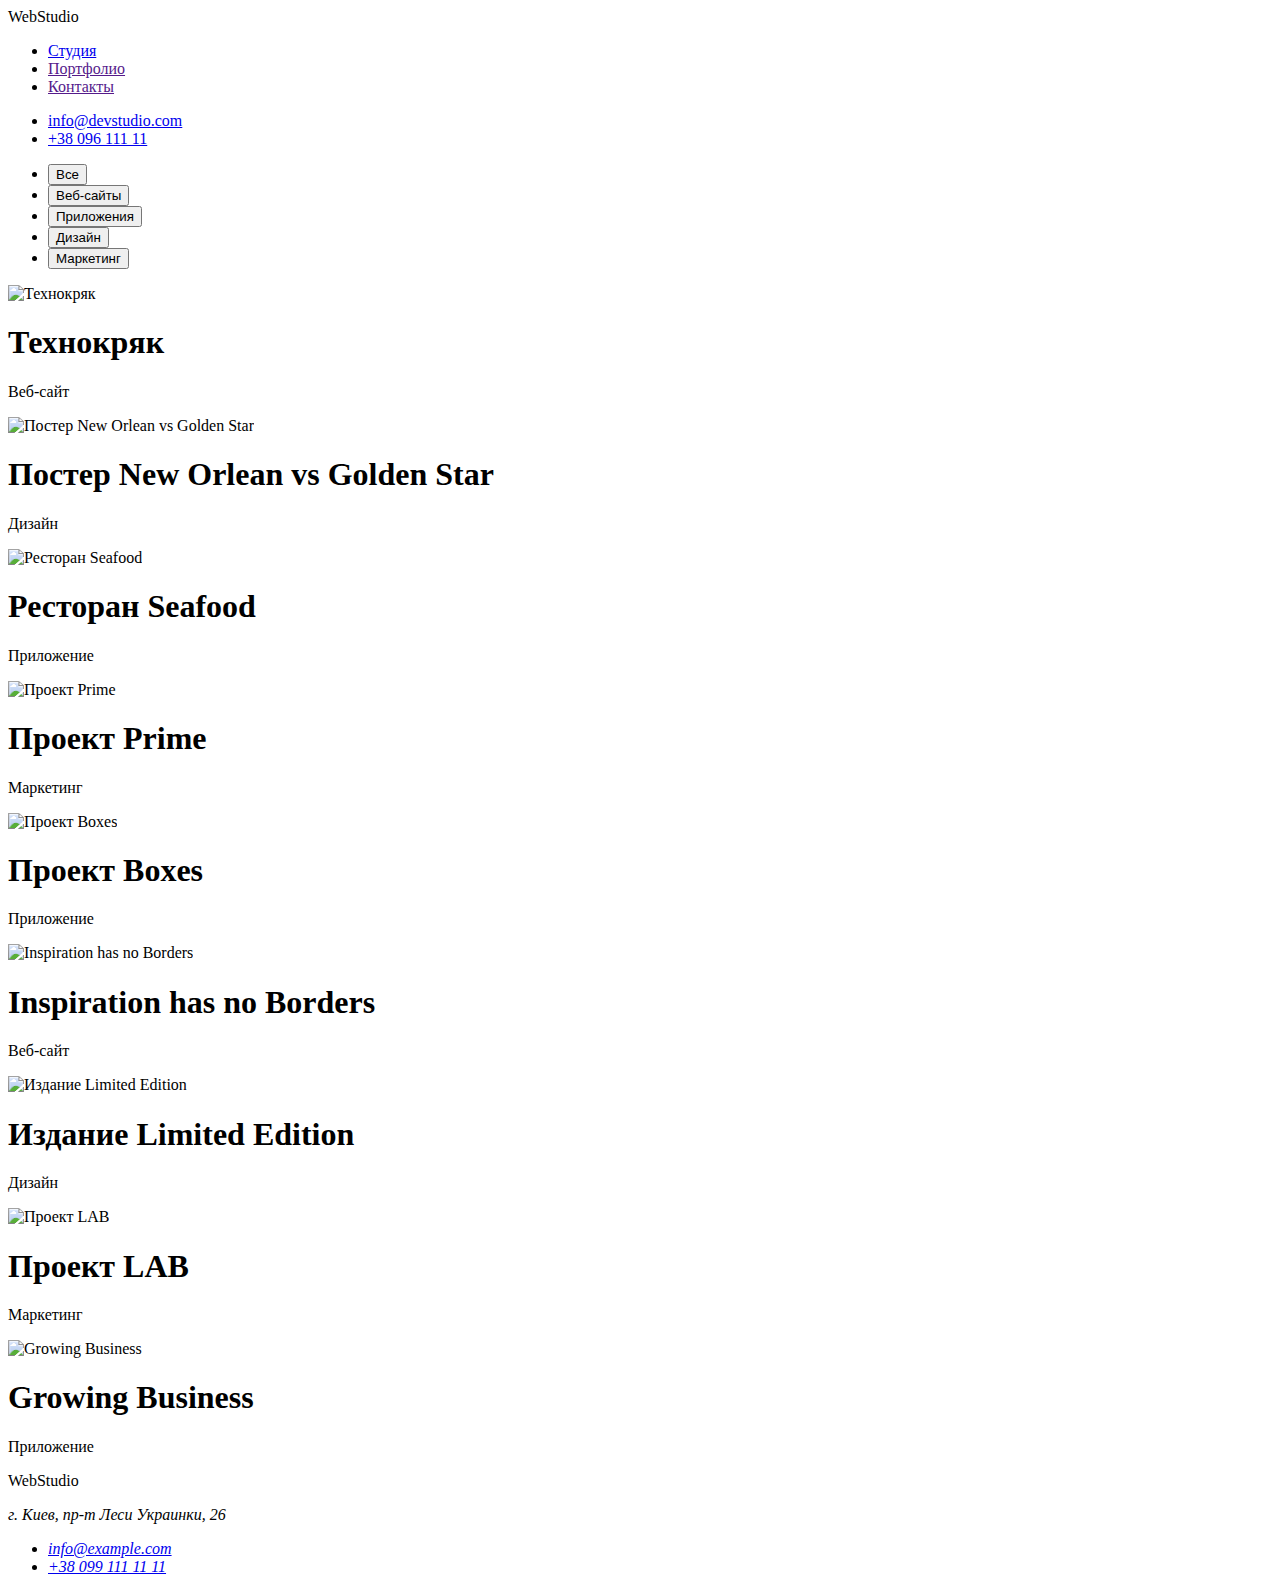
==== portfolio.html @ 170abac3 "добавляє файли" ====
<!DOCTYPE html>
<html lang="ru">

<head>
    <meta charset="UTF-8">
    <meta name="viewport" content="width=device-width, initial-scale=1.0">
    <title>Document</title>
    <link rel="preconnect" href="https://fonts.gstatic.com">
    <link
        href="https://fonts.googleapis.com/css2?family=Raleway:wght@700&family=Roboto:wght@400;500;700;900&display=swap"
        rel="stylesheet">

    <link rel="stylesheet" href="./css/styles.css">
</head>

<body class="page">
    <header class="page-header">
        <!--CONTAINER-->
        <div class="container">
            <nav class="main-nav">
                <a class="logo"><span class="accent-blue">Web</span><span class="accent-black">Studio</span></a>
    
                <ul class="site-nav">
                    <li><a href="./index.html" class="link">Студия</a></li>
                    <li><a href=""class="link current">Портфолио</a></li>
                    <li><a href="" class="link">Контакты</a></li>
                </ul>
        </div>
        </nav>
        <!--CONTAINER-->
        <div class="container">
            <ul class="contacts">
                <li class="item"><a href="mailto:info@devstudio.com" class="mail">info@devstudio.com</a></li>
                <li class="item"><a href="tel:+3809611111" class="phone">+38 096 111 11</a></li>
            </ul>
        </div>
    </header>
        <!--CONTAINER-->
    <div class="container"> 
    <ul class="filter">
        
        <li class="item"><button class="button">Все</button></li>
        <li class="item"><button class="button">Веб-сайты</button></li>
        <li class="item"><button class="button">Приложения</button></li>
        <li class="item"><button class="button">Дизайн</button></li>
        <li class="item"><button class="button">Маркетинг</button></li>
    </ul>  
    </div>
         <!--CONTAINER-->
         <div class="container">
    <section class="feature-list-portfolio">
        <div class="flex-container">
        <main>
            <div class="flex-element">
                <li class="item">
                    <img src="./imagesforportf/photo1.jpg" alt="Технокряк" width="370" />
            
                    <h1 class="title"> Технокряк</h1>
                    
                    <p class="variety"> Веб-сайт</p></li></div>

            <div class="flex-element">
                  <li class="item"> <img src="./imagesforportf/photo2.jpg" alt="Постер New Orlean vs Golden Star" width="370" />
                    
                    <h1 class="title"> Постер New Orlean vs Golden Star</h1>
                    
                    <p class="variety"> Дизайн</p></li></div>

            <div class="flex-element">
                    <li class="item">  <img src="./imagesforportf/photo3.jpg" alt="Ресторан Seafood" width="370" />
                    
                        <h1 class="title"> Ресторан Seafood</h1>
                    
                    <p class="variety"> Приложение</p></li></div>

            <div class="flex-element">
                 <li class="item"><img src="./imagesforportf/photo4.jpg" alt="Проект Prime" width="370" />
                    
                    <h1 class="title"> Проект Prime</h1>
                    
                    <p class="variety"> Маркетинг</p></li></div>

            <div class="flex-element">
                 <li class="item"><img src="./imagesforportf/photo5.jpg" alt="Проект Boxes" width="370" />
                    
                    <h1 class="title"> Проект Boxes</h1>
                    
                    <p class="variety"> Приложение</p></li></div>

            <div class="flex-element">
                 <li class="item"><img src="./imagesforportf/photo6.jpg" alt="Inspiration has no Borders" width="370" />
                    
                    <h1 class="title"> Inspiration has no Borders</h1>
                    
                    <p class="variety"> Веб-сайт</p></li></div>

            <div class="flex-element">
                 <li class="item"><img src="./imagesforportf/photo7.jpg" alt="Издание Limited Edition" width="370" />
                    
                    <h1 class="title"> Издание Limited Edition</h1>
                    
                    <p class="variety"> Дизайн</p></li></div>

            <div class="flex-element">
                <li class="item"><img src="./imagesforportf/photo8.jpg" alt="Проект LAB" width="370" />
                
                    <h1 class="title"> Проект LAB</h1>
                    
                    <p class="variety"> Маркетинг</p></li></div>

            <div class="flex-element">
                <li class="item"><img src="./imagesforportf/photo9.jpg" alt="Growing Business" width="370" />
                
                    <h1 class="title"> Growing Business</h1>
                
                    <p class="variety"> Приложение</p>
                </div>
            
                </li>
            </ul>
        </main>
        </div>
        </div>
    </section>
    
        <footer class="footer">
            <div class="container">
                <div class="logo-container">
                    <a class="logo-footer"><span class="accent-blue">Web</span><span class="accent-white">Studio</span></a>
                </div>
        
                <address class="footer">
                    <p class="address">г. Киев, пр-т Леси Украинки, 26 </p>
                    <ul>
                        <div class="contact-list-mail">
                            <li><a href="info@example.com" class="address-contact">info@example.com</a></li>
                        </div>
                        <div class="contact-list-phone">
                            <li><a href="tel:+380991111111" class="address-contact">+38 099 111 11 11</a></li>
                        </div>
                    </ul>
                </address>
            </div>
        </footer>
        </body>
        
        </html>
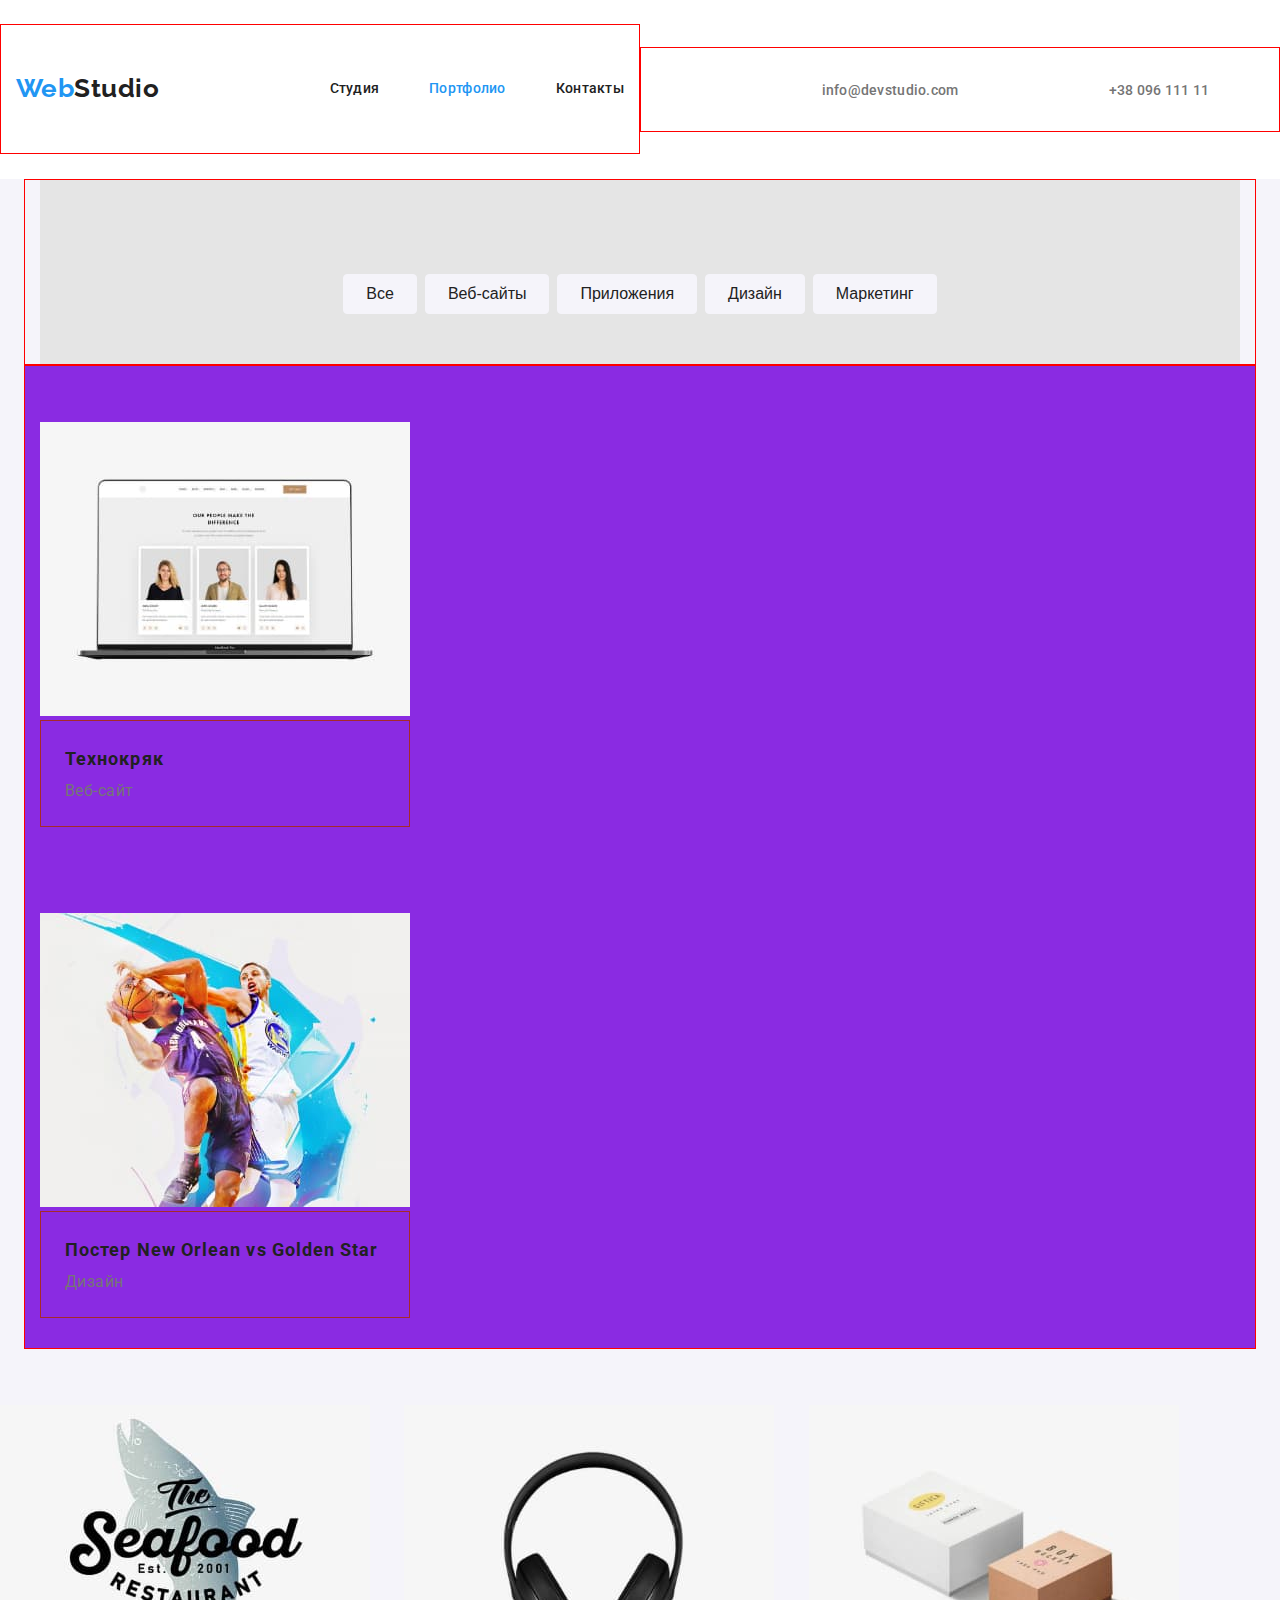
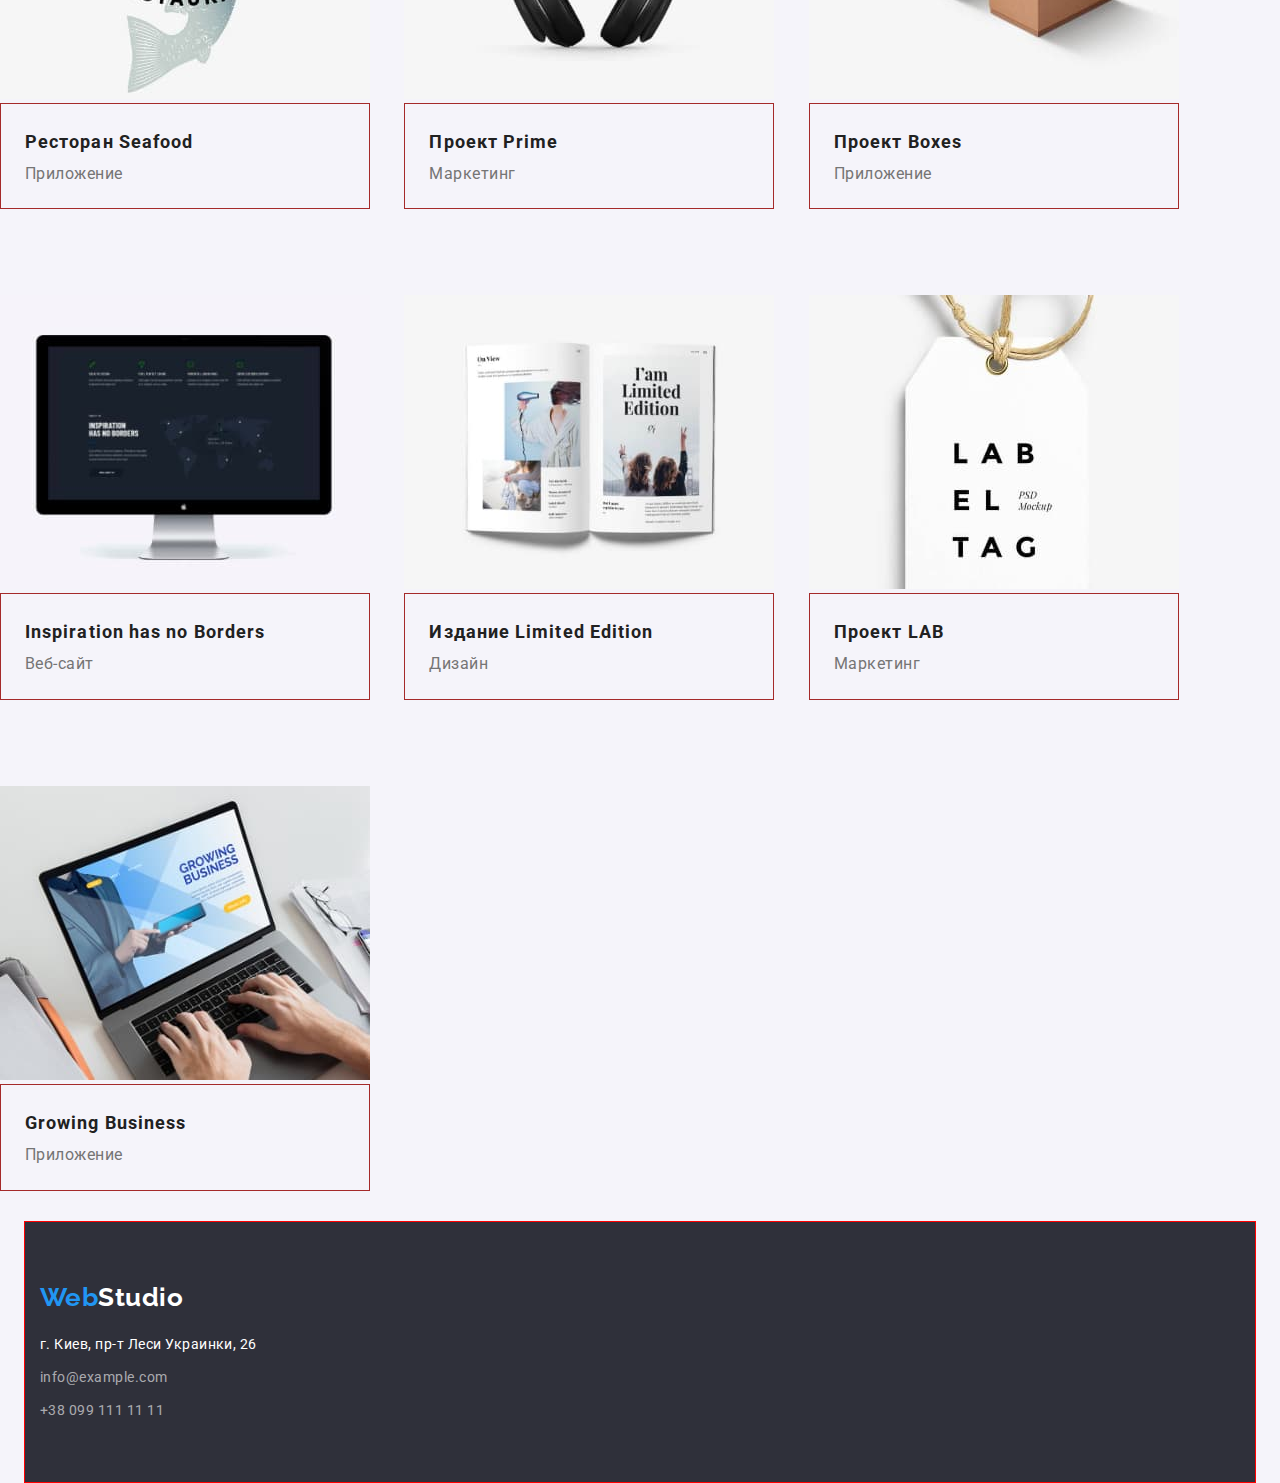
==== commit 118957e0: "доповнена розмітка" ====
--- a/portfolio.html
+++ b/portfolio.html
@@ -19,10 +19,10 @@
         <div class="container">
             <nav class="main-nav">
                 <a class="logo"><span class="accent-blue">Web</span><span class="accent-black">Studio</span></a>
-    
+
                 <ul class="site-nav">
                     <li><a href="./index.html" class="link">Студия</a></li>
-                    <li><a href=""class="link current">Портфолио</a></li>
+                    <li><a href="" class="link current">Портфолио</a></li>
                     <li><a href="" class="link">Контакты</a></li>
                 </ul>
         </div>
@@ -35,113 +35,113 @@
             </ul>
         </div>
     </header>
-        <!--CONTAINER-->
-    <div class="container"> 
-    <ul class="filter">
-        
-        <li class="item"><button class="button">Все</button></li>
-        <li class="item"><button class="button">Веб-сайты</button></li>
-        <li class="item"><button class="button">Приложения</button></li>
-        <li class="item"><button class="button">Дизайн</button></li>
-        <li class="item"><button class="button">Маркетинг</button></li>
-    </ul>  
+    <!--CONTAINER-->
+    <div class="container">
+        <ul class="filter">
+
+            <li class="item"><button class="button">Все</button></li>
+            <li class="item"><button class="button">Веб-сайты</button></li>
+            <li class="item"><button class="button">Приложения</button></li>
+            <li class="item"><button class="button">Дизайн</button></li>
+            <li class="item"><button class="button">Маркетинг</button></li>
+        </ul>
     </div>
-         <!--CONTAINER-->
-         <div class="container">
+    <!--CONTAINER-->
+
     <section class="feature-list-portfolio">
-        <div class="flex-container">
-        <main>
-            <div class="flex-element">
-                <li class="item">
-                    <img src="./imagesforportf/photo1.jpg" alt="Технокряк" width="370" />
-            
-                    <h1 class="title"> Технокряк</h1>
-                    
-                    <p class="variety"> Веб-сайт</p></li></div>
+        <div class="container">
+            <div class="flex-container">
 
-            <div class="flex-element">
-                  <li class="item"> <img src="./imagesforportf/photo2.jpg" alt="Постер New Orlean vs Golden Star" width="370" />
-                    
+                <main class="main-portfolio">
+                    <ul class="flex-element">
+
+                        <li class="item-element">
+                            <img src="./imagesforportf/photo1.jpg" alt="Технокряк" width="370" />
+                            <div class="element-container">
+                                <h1 class="title"> Технокряк</h1>
+                                <p class="variety"> Веб-сайт</p>
+                        </li>
+            </div>
+            <li class="item-element">
+                <img src="./imagesforportf/photo2.jpg" alt="Постер New Orlean vs Golden Star" width="370" />
+                <div class="element-container">
                     <h1 class="title"> Постер New Orlean vs Golden Star</h1>
-                    
-                    <p class="variety"> Дизайн</p></li></div>
+                    <p class="variety"> Дизайн</p>
+            </li>
+        </div>
+        <li class="item-element">
+            <img src="./imagesforportf/photo3.jpg" alt="Ресторан Seafood" width="370" />
+            <div class="element-container">
+                <h1 class="title"> Ресторан Seafood</h1>
+                <p class="variety"> Приложение</p>
+        </li>
+        </div>
+        <li class="item-element">
+            <img src="./imagesforportf/photo4.jpg" alt="Проект Prime" width="370" />
+            <div class="element-container">
+                <h1 class="title"> Проект Prime</h1>
+                <p class="variety"> Маркетинг</p>
+        </li>
+        </div>
+        <li class="item-element">
+            <img src="./imagesforportf/photo5.jpg" alt="Проект Boxes" width="370" />
+            <div class="element-container">
+                <h1 class="title"> Проект Boxes</h1>
+                <p class="variety"> Приложение</p>
+        </li>
+        </div>
+        <li class="item-element">
+            <img src="./imagesforportf/photo6.jpg" alt="Inspiration has no Borders" width="370" />
+            <div class="element-container">
+                <h1 class="title"> Inspiration has no Borders</h1>
+                <p class="variety"> Веб-сайт</p>
+        </li>
+        </div>
+        <li class="item-element">
+            <img src="./imagesforportf/photo7.jpg" alt="Издание Limited Edition" width="370" />
+            <div class="element-container">
+                <h1 class="title"> Издание Limited Edition</h1>
+                <p class="variety"> Дизайн</p>
+        </li>
+        </div>
+        <li class="item-element">
+            <img src="./imagesforportf/photo8.jpg" alt="Проект LAB" width="370" />
+            <div class="element-container">
+                <h1 class="title"> Проект LAB</h1>
+                <p class="variety"> Маркетинг</p>
+        </li>
+        </div>
+        <li class="item-element">
+            <img src="./imagesforportf/photo9.jpg" alt="Growing Business" width="370" />
+            <div class="element-container">
+                <h1 class="title"> Growing Business</h1>
+                <p class="variety"> Приложение</p>
+        </li>
+        </div>
+        </ul>
+        </main>
+    </section>
+    </div>
+    </div>
+    <footer class="footer">
+        <div class="container">
+            <div class="logo-container">
+                <a class="logo-footer"><span class="accent-blue">Web</span><span class="accent-white">Studio</span></a>
+            </div>
 
-            <div class="flex-element">
-                    <li class="item">  <img src="./imagesforportf/photo3.jpg" alt="Ресторан Seafood" width="370" />
-                    
-                        <h1 class="title"> Ресторан Seafood</h1>
-                    
-                    <p class="variety"> Приложение</p></li></div>
+            <address class="footer">
+                <p class="address">г. Киев, пр-т Леси Украинки, 26 </p>
+                <ul>
+                    <div class="contact-list-mail">
+                        <li><a href="info@example.com" class="address-contact">info@example.com</a></li>
+                    </div>
+                    <div class="contact-list-phone">
+                        <li><a href="tel:+380991111111" class="address-contact">+38 099 111 11 11</a></li>
+                    </div>
+                </ul>
+            </address>
+        </div>
+    </footer>
+</body>
 
-            <div class="flex-element">
-                 <li class="item"><img src="./imagesforportf/photo4.jpg" alt="Проект Prime" width="370" />
-                    
-                    <h1 class="title"> Проект Prime</h1>
-                    
-                    <p class="variety"> Маркетинг</p></li></div>
-
-            <div class="flex-element">
-                 <li class="item"><img src="./imagesforportf/photo5.jpg" alt="Проект Boxes" width="370" />
-                    
-                    <h1 class="title"> Проект Boxes</h1>
-                    
-                    <p class="variety"> Приложение</p></li></div>
-
-            <div class="flex-element">
-                 <li class="item"><img src="./imagesforportf/photo6.jpg" alt="Inspiration has no Borders" width="370" />
-                    
-                    <h1 class="title"> Inspiration has no Borders</h1>
-                    
-                    <p class="variety"> Веб-сайт</p></li></div>
-
-            <div class="flex-element">
-                 <li class="item"><img src="./imagesforportf/photo7.jpg" alt="Издание Limited Edition" width="370" />
-                    
-                    <h1 class="title"> Издание Limited Edition</h1>
-                    
-                    <p class="variety"> Дизайн</p></li></div>
-
-            <div class="flex-element">
-                <li class="item"><img src="./imagesforportf/photo8.jpg" alt="Проект LAB" width="370" />
-                
-                    <h1 class="title"> Проект LAB</h1>
-                    
-                    <p class="variety"> Маркетинг</p></li></div>
-
-            <div class="flex-element">
-                <li class="item"><img src="./imagesforportf/photo9.jpg" alt="Growing Business" width="370" />
-                
-                    <h1 class="title"> Growing Business</h1>
-                
-                    <p class="variety"> Приложение</p>
-                </div>
-            
-                </li>
-            </ul>
-        </main>
-        </div>
-        </div>
-    </section>
-    
-        <footer class="footer">
-            <div class="container">
-                <div class="logo-container">
-                    <a class="logo-footer"><span class="accent-blue">Web</span><span class="accent-white">Studio</span></a>
-                </div>
-        
-                <address class="footer">
-                    <p class="address">г. Киев, пр-т Леси Украинки, 26 </p>
-                    <ul>
-                        <div class="contact-list-mail">
-                            <li><a href="info@example.com" class="address-contact">info@example.com</a></li>
-                        </div>
-                        <div class="contact-list-phone">
-                            <li><a href="tel:+380991111111" class="address-contact">+38 099 111 11 11</a></li>
-                        </div>
-                    </ul>
-                </address>
-            </div>
-        </footer>
-        </body>
-        
-        </html>+</html>--- a/css/styles.css
+++ b/css/styles.css
@@ -0,0 +1,594 @@
+/*styles for index.html*/
+
+:root {
+  --primary-text-color: #757575;
+
+  --title-text-color: #212121;
+
+  --accent-color: #2196f3;
+
+  --primary-white-color: #ffffff;
+}
+
+body {
+  background-color: #f5f4fa;
+  color: #757575;
+
+  font-family: Roboto, sans-serif;
+
+  letter-spacing: 0.03em;
+
+  margin: 0;
+}
+
+/* цвет основного текста #757575 */
+
+/* вторичный цвет текста #212121 */
+
+/* белый цвет текста #FFFFFF */
+
+/* акцент : #2196F3 */
+
+/*Утиліти*/
+div {
+  padding: 0;
+  margin: 0;
+  list-style: none;
+}
+
+* {
+  margin: 0;
+  padding: 0;
+}
+
+/*general info about container*/
+
+.container {
+  width: 1200px;
+  padding-left: 15px;
+  padding-right: 15px;
+  margin-left: auto;
+  margin-right: auto;
+  border: 1px solid red;
+}
+/*Page header*/
+
+.page-header {
+  background-color: var(--primary-white-color);
+  display: flex;
+  align-items: center;
+  padding-top: 24px;
+  padding-bottom: 25px;
+}
+.page-header .item + .item {
+  margin-left: 50px;
+}
+/*Main nav*/
+
+.main-nav,
+.site-nav,
+.contacts {
+  display: flex;
+  align-items: center;
+}
+
+.main-nav {
+  align-items: center;
+  justify-content: space-between;
+  padding-top: 24px;
+  padding-bottom: 25px;
+}
+
+.site-nav li {
+  margin-left: 50px;
+}
+.site-nav {
+  margin-left: 93px;
+}
+
+.contacts li:not(:last-child) {
+  margin-right: 50px;
+}
+.contacts {
+  background-color: var(--primary-white-color);
+  padding-top: 32px;
+  padding-bottom: 32px;
+  margin-left: 165.5px;
+}
+
+/* Logo */
+.logo .accent-blue {
+  color: var(--accent-color);
+}
+.logo .accent-black {
+  color: var(--title-text-color);
+}
+.logo .accent-blue,
+.accent-black {
+  font-family: raleway, sans-serif;
+
+  font-weight: bold;
+  font-size: 26px;
+  line-height: 1.19;
+}
+
+a {
+  text-decoration: none;
+}
+
+/* Site nav */
+
+.contacts .container {
+  display: flex;
+  margin-left: auto;
+}
+
+.contacts .mail {
+  color: var(--primary-text-color);
+
+  font-weight: 500;
+  font-size: 14px;
+  line-height: 1.1;
+  letter-spacing: 0.02em;
+  margin-right: 50px;
+}
+
+.contacts .mail:hover {
+  color: var(--accent-color);
+}
+.contacts .phone {
+  color: var(--primary-text-color);
+
+  font-weight: 500;
+  font-size: 14px;
+  line-height: 1.1;
+  letter-spacing: 0.02em;
+}
+.contacts .phone:hover {
+  color: var(--accent-color);
+}
+
+.site-nav .item:not(:last-child) {
+  margin-right: 50px;
+}
+
+.contacts .item:not(:last-child) {
+  margin-right: 50px;
+}
+.site-nav .link {
+  display: block;
+  color: var(--title-text-color);
+
+  font-weight: 500;
+  font-size: 14px;
+  line-height: 1.1;
+  letter-spacing: 0.02em;
+  padding-top: 32px;
+  padding-bottom: 32px;
+}
+
+.site-nav .link:hover,
+.site-nav .link:focus {
+  color: var(--accent-color);
+}
+
+.site-nav .link.current {
+  color: var(--accent-color);
+}
+
+/* Hero*/
+
+.container-hero {
+  background-color: #2f303a;
+  width: 1200px;
+  padding-left: 15px;
+  padding-right: 15px;
+  margin-left: auto;
+  margin-right: auto;
+  border: 1px solid red;
+}
+
+.hero .hero-title {
+  padding-left: 280px;
+  padding-right: 280px;
+}
+
+.hero-title {
+  margin-top: 200px;
+  margin-bottom: 40px;
+  color: #ffffff;
+
+  font-weight: 900;
+  font-size: 44px;
+  line-height: 1.36;
+  text-align: center;
+  letter-spacing: 0.06em;
+  text-transform: uppercase;
+}
+
+/*Button*/
+
+.button-primary {
+  border-radius: 4px;
+  padding: 10px 32px;
+  color: var(--title-text-color);
+  background-color: var(--primary-white-color);
+  border: 1px solid transparent;
+  border-color: var(--accent-color);
+
+  font-weight: bold;
+  font-size: 16px;
+  line-height: 1.8;
+  text-align: center;
+  align-items: center;
+  min-width: 200px;
+  display: inline-block;
+}
+
+.button-primary {
+  background-color: var(--accent-color);
+  color: var(--primary-white-color);
+  margin-left: 500px;
+  margin-right: 500px;
+  margin-bottom: 200px;
+}
+
+/* section*/
+
+.section {
+  margin-top: 0;
+  margin-bottom: 94;
+  background-color: #e5e5e5;
+}
+
+.section .no-padding {
+  padding-top: 0;
+  padding-bottom: 0;
+}
+
+.section-title {
+  text-align: center;
+}
+
+.section .section-title {
+  margin: 0 auto;
+  margin-top: 94px;
+  margin-bottom: 50px;
+  color: var(--title-text-color);
+
+  font-weight: 700;
+  font-size: 36px;
+  line-height: 1.16;
+  text-align: center;
+}
+
+.photo-container {
+  display: flex;
+  flex-wrap: wrap;
+  background-color: #e5e5e5;
+}
+
+.photo {
+ /* width: calc((100% - 60) / 3);*/
+  width: 370px;
+  margin-right: 15px;
+  /*margin: 0 auto;*/
+  display: inline-block;
+  margin-bottom: 94px;
+}
+
+/*.photo:nth-last-child(-n + 3) {
+  margin-bottom: 0;*/
+}
+
+.photo:nth-child(1n) {
+  margin-right: 0px;
+}
+
+/* Features */
+
+.title-list {
+  width: 270px;
+  display: inline-block;
+  display: flex;
+  margin-top: 94px;
+  margin-bottom: 94px;
+}
+
+/*.feature-list li {
+  width: 270px;
+  display: flex;
+  display: inline-block;
+  margin-top: 94px;
+  margin-bottom: 94px;*/
+}
+
+.feature-list .container {
+  background-color: #e5e5e5;
+}
+
+.content-list li {
+  width: 270px;
+  display: inline-block;
+  background-color: blueviolet;
+  margin-top: 94px;
+}
+
+.title-list {
+ margin-right: 23px;
+}
+.title-list:last-child {
+  margin-right: 0;
+}
+
+.feature-list .title {
+  margin-top: 0;
+  margin-bottom: 10px;
+  color: var(--title-text-color);
+
+  font-weight: 700;
+  font-size: 14px;
+  line-height: 1.1;
+  text-transform: uppercase;
+}
+
+
+.feature-list .paragraph {
+  margin-top: 0;
+  margin-bottom: 0;
+  color: var(--primary-text-color);
+
+  font-weight: normal;
+  font-size: 14px;
+  line-height: 1.7;
+}
+
+/* Our team*/
+
+.section-no-padding .container {
+  background-color: #f5f4fa;
+}
+
+.section-no-padding .section-title {
+  margin-top: 94px;
+  margin-bottom: 50px;
+}
+
+.content-team {
+  display: inline-block;
+  align-items: center;
+  width: 270px;
+  margin-top: 50px;
+  margin-bottom: 94px;
+  margin-right: 20px;
+}
+
+.content-team:last-child {
+  margin-right: 0;
+}
+
+.master-data {
+  padding: 30px 55px;
+  margin-left: auto;
+  margin-right: auto;
+  border: 1px solid transparent;
+}
+
+.occupation {
+  margin-top 10px;
+  margin-bottom: 30px;
+}
+
+.section-title {
+  text-align: center;
+  margin-bottom: 50px;
+}
+
+.title .occupation {
+}
+
+.our-team .title {
+  color: var(--title-text-color);
+  margin-top: 0;
+  margin-bottom: 10px;
+
+  font-weight: 500;
+  font-size: 16px;
+  line-height: 1.18;
+  text-align: center;
+}
+
+.our-team .occupation {
+  margin-top: 0;
+  margin-bottom: 0;
+  color: var(--primary-text-color);
+
+  font-weight: normal;
+  font-size: 16px;
+  line-height: 1.18;
+  text-align: center;
+}
+
+/* Footer*/
+.footer .container {
+  background-color: #2f303a;
+}
+
+.logo-container {
+  margin-top: 60px;
+  margin-bottom: 20px;
+}
+
+.contact-list-mail {
+  margin-top: 9px;
+}
+
+.contact-list-phone {
+  margin-top: 9px;
+  margin-bottom: 60px;
+}
+/* Logo for footer*/
+.logo-footer .accent-blue {
+  color: var(--accent-color);
+  font-family: raleway, sans-serif;
+  font-style: normal;
+  font-weight: 700;
+  font-size: 26px;
+  line-height: 1.19;
+}
+.logo-footer .accent-white {
+  color: var(--primary-white-color);
+  font-family: raleway, sans-serif;
+  font-style: normal;
+  font-weight: 700;
+  font-size: 26px;
+  line-height: 1.19;
+}
+
+
+.footer .address {
+  color: var(--primary-white-color);
+
+  font-style: normal;
+  font-weight: normal;
+  font-size: 14px;
+  line-height: 1.7;
+}
+
+.footer .address-contact {
+  color: rgba(100%, 100%, 100%, 60%);
+
+  font-style: normal;
+  font-weight: normal;
+  font-size: 14px;
+  line-height: 1.7;
+}
+/*styles for portfolio.html*/
+
+:root {
+  --primary-text-color: #757575;
+
+  --title-text-color: #212121;
+
+  --accent-color: #2196f3;
+
+  --primary-white-color: #ffffff;
+}
+
+ul {
+  padding: 0;
+  margin: 0;
+  list-style: none;
+}
+
+/* section*/
+
+.section-title {
+  color: var(--title-text-color);
+}
+
+.filter {
+  background-color: #e5e5e5;
+}
+
+.filter .button {
+  margin-top: 94px;
+  margin-bottom: 50px;
+  border-radius: 4px;
+  padding: 6px 22px;
+  border: 1px solid transparent;
+  border-color: #f5f4fa;
+  background-color: #f5f4fa;
+  display: inline-block;
+
+  color: var(--title-text-color);
+
+  font-weight: 500;
+  font-size: 16px;
+  line-height: 1.6;
+  text-align: center;
+  min-width: 73px;
+}
+
+.button:hover,
+:focus {
+  background-color: var(--accent-color);
+  color: var(--primary-white-color);
+  border: 1px solid transparent;
+  border-color: var(--accent-color);
+}
+
+.filter {
+  display: flex;
+  justify-content: center;
+}
+
+.filter .item + .item {
+  margin-left: 8px;
+}
+
+.feature-list-portfolio .container {
+  background-color: blueviolet;
+}
+
+.item-element {
+  display: flex;
+  display: inline-block;
+  align-items: center;
+  width: 370px;
+  margin-top: 56px;
+  margin-bottom: 30px;
+  margin-right: 30px;
+}
+
+.item-element:last-child {
+  margin-right: 0;
+}
+
+.element-container {
+  padding: 20px 24px;
+  margin-left: auto;
+  margin-right: auto;
+  border: 1px solid brown
+}
+
+.variety {
+  margin-top: 4px;
+}
+
+.item-element .flex-element {
+  width: 370px;
+  display: inline-block;
+  background-color: #ffffff;
+  margin-right: 30px;
+  margin-bottom: 30px;
+}
+
+
+
+.flex-element:nth-child(3n) {
+  margin-right: 0;*/
+}
+
+
+.feature-list-portfolio .title {
+  margin-top: 0;
+  margin-bottom: 4;
+  color: var(--title-text-color);
+
+  font-weight: 700;
+  font-size: 18px;
+  line-height: 2;
+  letter-spacing: 0.06em;
+}
+
+.feature-list-portfolio .variety {
+  margin-top: 0;
+  margin-bottom: 0;
+  color: var(--primary-text-color);
+
+  font-weight: normal;
+  font-size: 16px;
+  line-height: 1.8;
+}
+
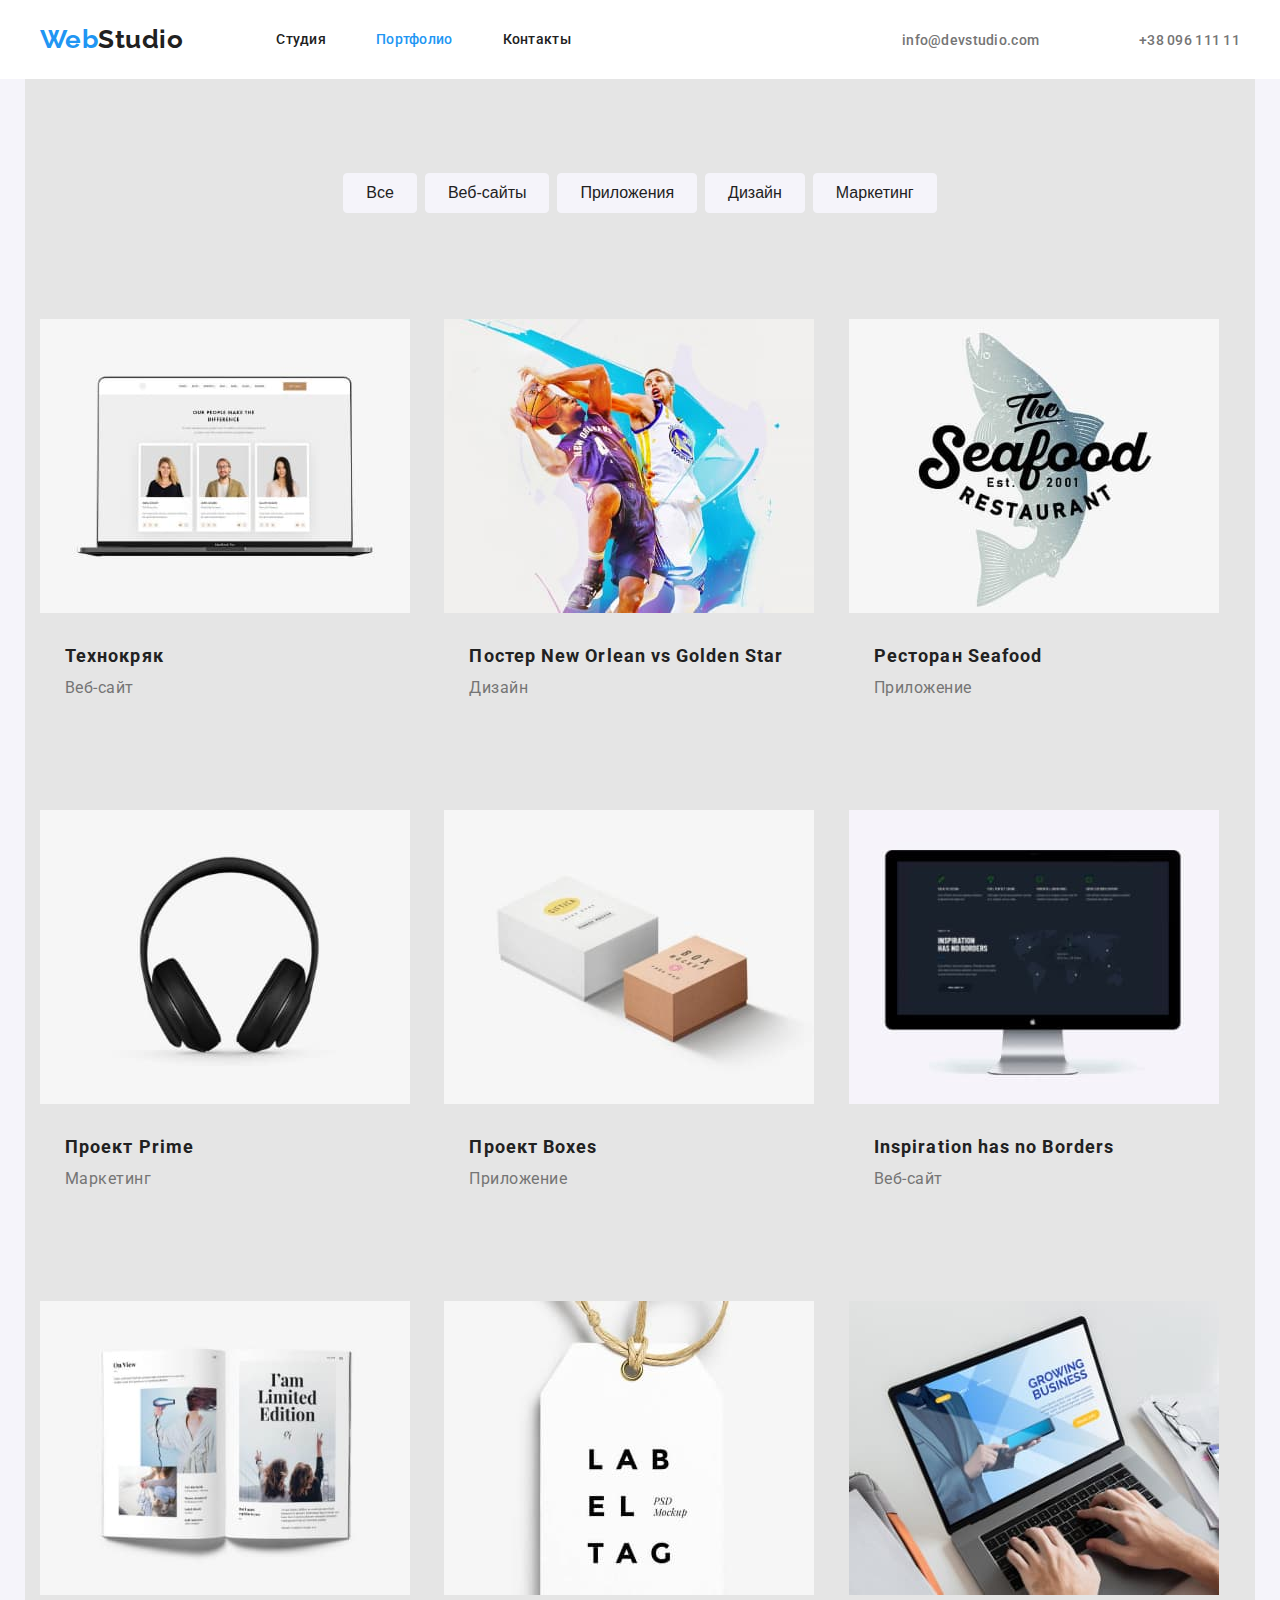
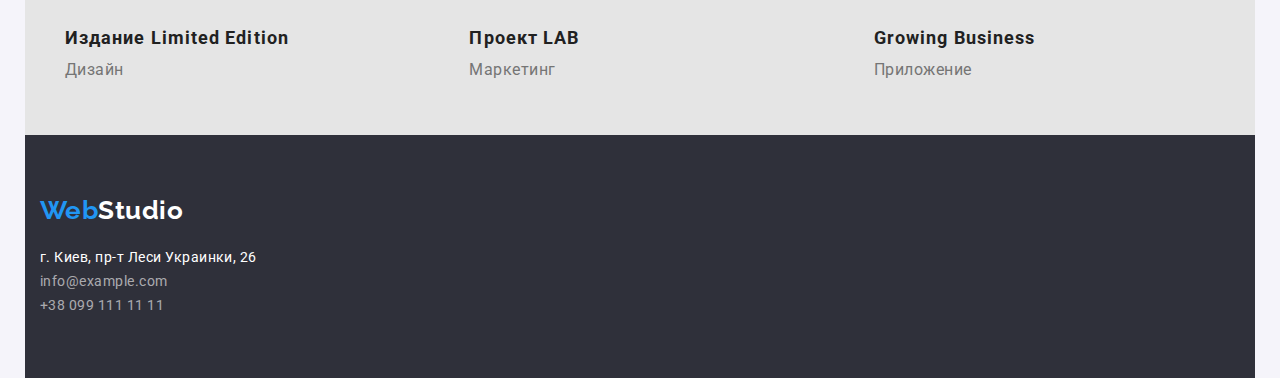
==== commit e3427b82: "вносить правки в код" ====
--- a/portfolio.html
+++ b/portfolio.html
@@ -19,129 +19,98 @@
         <div class="container">
             <nav class="main-nav">
                 <a class="logo"><span class="accent-blue">Web</span><span class="accent-black">Studio</span></a>
-
+    
                 <ul class="site-nav">
-                    <li><a href="./index.html" class="link">Студия</a></li>
-                    <li><a href="" class="link current">Портфолио</a></li>
-                    <li><a href="" class="link">Контакты</a></li>
+                    <li class="item"><a href="./index.html" class="link">Студия</a></li>
+                    <li class="item"><a href=""class="link current">Портфолио</a></li>
+                    <li class="item"><a href="" class="link">Контакты</a></li>
                 </ul>
-        </div>
-        </nav>
-        <!--CONTAINER-->
-        <div class="container">
             <ul class="contacts">
                 <li class="item"><a href="mailto:info@devstudio.com" class="mail">info@devstudio.com</a></li>
                 <li class="item"><a href="tel:+3809611111" class="phone">+38 096 111 11</a></li>
             </ul>
+            </nav>
         </div>
     </header>
-    <!--CONTAINER-->
-    <div class="container">
-        <ul class="filter">
-
-            <li class="item"><button class="button">Все</button></li>
-            <li class="item"><button class="button">Веб-сайты</button></li>
-            <li class="item"><button class="button">Приложения</button></li>
-            <li class="item"><button class="button">Дизайн</button></li>
-            <li class="item"><button class="button">Маркетинг</button></li>
-        </ul>
-    </div>
-    <!--CONTAINER-->
-
-    <section class="feature-list-portfolio">
-        <div class="container">
-            <div class="flex-container">
-
-                <main class="main-portfolio">
-                    <ul class="flex-element">
-
-                        <li class="item-element">
-                            <img src="./imagesforportf/photo1.jpg" alt="Технокряк" width="370" />
-                            <div class="element-container">
-                                <h1 class="title"> Технокряк</h1>
-                                <p class="variety"> Веб-сайт</p>
-                        </li>
+    <main>
+        <section class="feature-list-portfolio">
+        <!--CONTAINER-->
+    <div class="container"> 
+    <ul class="filter">
+        
+        <li class="item"><button class="button">Все</button></li>
+        <li class="item"><button class="button">Веб-сайты</button></li>
+        <li class="item"><button class="button">Приложения</button></li>
+        <li class="item"><button class="button">Дизайн</button></li>
+        <li class="item"><button class="button">Маркетинг</button></li>
+    </ul>  
+    <ul class="flex-element">
+    <li class="item-element">
+         
+        <img src="./imagesforportf/photo1.jpg" alt="Технокряк" width="370" />
+        <div class="element-container">
+        <h2 class="title"> Технокряк</h2>
+        <p class="variety"> Веб-сайт</p></div></li> 
+        <li class="item-element"> 
+        <img src="./imagesforportf/photo2.jpg" alt="Постер New Orlean vs Golden Star" width="370" />
+        <div class="element-container">
+        <h2 class="title"> Постер New Orlean vs Golden Star</h2>
+         <p class="variety"> Дизайн</p></div></li> 
+        <li class="item-element">  
+        <img src="./imagesforportf/photo3.jpg" alt="Ресторан Seafood" width="370" />
+        <div class="element-container">
+        <h2 class="title"> Ресторан Seafood</h2>
+        <p class="variety"> Приложение</p></div></li> 
+        <li class="item-element">
+        <img src="./imagesforportf/photo4.jpg" alt="Проект Prime" width="370" />
+        <div class="element-container">
+        <h2 class="title"> Проект Prime</h2>     
+        <p class="variety"> Маркетинг</p></div></li>
+        <li class="item-element">
+        <img src="./imagesforportf/photo5.jpg" alt="Проект Boxes" width="370" />
+        <div class="element-container"> 
+        <h2 class="title"> Проект Boxes</h2> 
+        <p class="variety"> Приложение</p></dix></li>
+        <li class="item-element">
+        <img src="./imagesforportf/photo6.jpg" alt="Inspiration has no Borders" width="370" />
+        <div class="element-container">
+        <h2 class="title"> Inspiration has no Borders</h2>
+        <p class="variety"> Веб-сайт</p></div></li>
+        <li class="item-element">
+        <img src="./imagesforportf/photo7.jpg" alt="Издание Limited Edition" width="370" />
+        <div class="element-container">
+        <h2 class="title"> Издание Limited Edition</h2>
+        <p class="variety"> Дизайн</p></div></li>
+        <li class="item-element">
+        <img src="./imagesforportf/photo8.jpg" alt="Проект LAB" width="370" />
+        <div class="element-container">
+        <h2 class="title"> Проект LAB</h2>
+        <p class="variety"> Маркетинг</p></div></li>
+        <li class="item-element">
+        <img src="./imagesforportf/photo9.jpg" alt="Growing Business" width="370" />
+        <div class="element-container">
+        <h2 class="title"> Growing Business</h2>
+        <p class="variety"> Приложение</p></div></li>
+            </ul>
             </div>
-            <li class="item-element">
-                <img src="./imagesforportf/photo2.jpg" alt="Постер New Orlean vs Golden Star" width="370" />
-                <div class="element-container">
-                    <h1 class="title"> Постер New Orlean vs Golden Star</h1>
-                    <p class="variety"> Дизайн</p>
-            </li>
-        </div>
-        <li class="item-element">
-            <img src="./imagesforportf/photo3.jpg" alt="Ресторан Seafood" width="370" />
-            <div class="element-container">
-                <h1 class="title"> Ресторан Seafood</h1>
-                <p class="variety"> Приложение</p>
-        </li>
-        </div>
-        <li class="item-element">
-            <img src="./imagesforportf/photo4.jpg" alt="Проект Prime" width="370" />
-            <div class="element-container">
-                <h1 class="title"> Проект Prime</h1>
-                <p class="variety"> Маркетинг</p>
-        </li>
-        </div>
-        <li class="item-element">
-            <img src="./imagesforportf/photo5.jpg" alt="Проект Boxes" width="370" />
-            <div class="element-container">
-                <h1 class="title"> Проект Boxes</h1>
-                <p class="variety"> Приложение</p>
-        </li>
-        </div>
-        <li class="item-element">
-            <img src="./imagesforportf/photo6.jpg" alt="Inspiration has no Borders" width="370" />
-            <div class="element-container">
-                <h1 class="title"> Inspiration has no Borders</h1>
-                <p class="variety"> Веб-сайт</p>
-        </li>
-        </div>
-        <li class="item-element">
-            <img src="./imagesforportf/photo7.jpg" alt="Издание Limited Edition" width="370" />
-            <div class="element-container">
-                <h1 class="title"> Издание Limited Edition</h1>
-                <p class="variety"> Дизайн</p>
-        </li>
-        </div>
-        <li class="item-element">
-            <img src="./imagesforportf/photo8.jpg" alt="Проект LAB" width="370" />
-            <div class="element-container">
-                <h1 class="title"> Проект LAB</h1>
-                <p class="variety"> Маркетинг</p>
-        </li>
-        </div>
-        <li class="item-element">
-            <img src="./imagesforportf/photo9.jpg" alt="Growing Business" width="370" />
-            <div class="element-container">
-                <h1 class="title"> Growing Business</h1>
-                <p class="variety"> Приложение</p>
-        </li>
-        </div>
-        </ul>
+        </section>
         </main>
-    </section>
-    </div>
-    </div>
-    <footer class="footer">
-        <div class="container">
-            <div class="logo-container">
-                <a class="logo-footer"><span class="accent-blue">Web</span><span class="accent-white">Studio</span></a>
+        <footer class="footer">
+            <div class="container">
+                
+                    <a class="logo-footer"><span class="accent-blue">Web</span><span class="accent-white">Studio</span></a>
+        
+                <address class="address-footer">
+                    <p class="address">г. Киев, пр-т Леси Украинки, 26 </p>
+                    <ul>
+            
+                            <li><a href="info@example.com" class="address-contact">info@example.com</a></li>
+                        
+                            <li><a href="tel:+380991111111" class="address-contact">+38 099 111 11 11</a></li>
+                    </ul>
+                </address>
             </div>
-
-            <address class="footer">
-                <p class="address">г. Киев, пр-т Леси Украинки, 26 </p>
-                <ul>
-                    <div class="contact-list-mail">
-                        <li><a href="info@example.com" class="address-contact">info@example.com</a></li>
-                    </div>
-                    <div class="contact-list-phone">
-                        <li><a href="tel:+380991111111" class="address-contact">+38 099 111 11 11</a></li>
-                    </div>
-                </ul>
-            </address>
-        </div>
-    </footer>
-</body>
-
-</html>+        </footer>
+        </body>
+        
+        </html>--- a/css/styles.css
+++ b/css/styles.css
@@ -49,52 +49,89 @@
   padding-right: 15px;
   margin-left: auto;
   margin-right: auto;
-  border: 1px solid red;
 }
 /*Page header*/
 
 .page-header {
   background-color: var(--primary-white-color);
-  display: flex;
-  align-items: center;
-  padding-top: 24px;
-  padding-bottom: 25px;
-}
-.page-header .item + .item {
-  margin-left: 50px;
-}
+}
+ 
+
 /*Main nav*/
 
 .main-nav,
 .site-nav,
 .contacts {
   display: flex;
+}
+
+.main-nav {
+  /*padding-top: 24px;*/
   align-items: center;
 }
 
-.main-nav {
-  align-items: center;
-  justify-content: space-between;
-  padding-top: 24px;
-  padding-bottom: 25px;
-}
-
-.site-nav li {
+
+.site-nav {
+  display: flex;
+  margin-left: 93px;
+}
+
+
+/*.site-nav .item {
+  outline:1px solid red;
+  background-color: blue;
+  /*margin-right: 50px;*/
+
+
+/*.site-nav .item:last-child {
+  margin-right: 0;
+}*/
+
+/*.site-nav .item:not(:last-child) {
+  margin-right: 50px;
+}*/
+
+.site-nav .item + .item {
   margin-left: 50px;
 }
-.site-nav {
-  margin-left: 93px;
-}
-
-.contacts li:not(:last-child) {
-  margin-right: 50px;
-}
+
+
+.site-nav .link {
+  display: block;
+  padding-top: 32px;
+  padding-bottom: 32px;
+  
+  color: var(--title-text-color);
+
+  font-weight: 500;
+  font-size: 14px;
+  line-height: 1.1;
+  letter-spacing: 0.02em;
+  
+}
+
+.site-nav .link:hover,
+.site-nav .link:focus {
+  color: var(--accent-color);
+}
+
+.site-nav .link.current {
+  color: var(--accent-color);
+}
+
+
 .contacts {
   background-color: var(--primary-white-color);
-  padding-top: 32px;
+  margin-left: auto;
+  /*padding-top: 32px;
   padding-bottom: 32px;
-  margin-left: 165.5px;
-}
+  /*margin-left: 165.5px;*/
+}
+
+.contacts .item + .item {
+  margin-left: 50px;
+}
+
 
 /* Logo */
 .logo .accent-blue {
@@ -116,12 +153,7 @@
   text-decoration: none;
 }
 
-/* Site nav */
-
-.contacts .container {
-  display: flex;
-  margin-left: auto;
-}
+
 
 .contacts .mail {
   color: var(--primary-text-color);
@@ -146,37 +178,40 @@
 }
 .contacts .phone:hover {
   color: var(--accent-color);
-}
-
-.site-nav .item:not(:last-child) {
-  margin-right: 50px;
-}
-
-.contacts .item:not(:last-child) {
-  margin-right: 50px;
-}
-.site-nav .link {
-  display: block;
-  color: var(--title-text-color);
-
-  font-weight: 500;
-  font-size: 14px;
-  line-height: 1.1;
-  letter-spacing: 0.02em;
-  padding-top: 32px;
-  padding-bottom: 32px;
-}
-
-.site-nav .link:hover,
-.site-nav .link:focus {
-  color: var(--accent-color);
-}
-
-.site-nav .link.current {
-  color: var(--accent-color);
-}
+}*/
+
+
 
 /* Hero*/
+
+/*.container-hero {
+  background-color: #2f303a;
+  width: 1200px;
+  padding-left: 15px;
+  padding-right: 15px;
+  margin-left: auto;
+  margin-right: auto;
+  border: 1px solid red;
+}*/
+
+.hero .hero-title {
+  margin: auto;
+}
+
+.hero-title {
+  padding-right: 250px;
+  padding-left: 250px;
+  padding-top: 200px;
+  padding-bottom: 30px;
+  color: #ffffff;
+
+  font-weight: 900;
+  font-size: 44px;
+  line-height: 1.36;
+  text-align: center;
+  letter-spacing: 0.06em;
+  text-transform: uppercase;
+}
 
 .container-hero {
   background-color: #2f303a;
@@ -185,25 +220,6 @@
   padding-right: 15px;
   margin-left: auto;
   margin-right: auto;
-  border: 1px solid red;
-}
-
-.hero .hero-title {
-  padding-left: 280px;
-  padding-right: 280px;
-}
-
-.hero-title {
-  margin-top: 200px;
-  margin-bottom: 40px;
-  color: #ffffff;
-
-  font-weight: 900;
-  font-size: 44px;
-  line-height: 1.36;
-  text-align: center;
-  letter-spacing: 0.06em;
-  text-transform: uppercase;
 }
 
 /*Button*/
@@ -229,7 +245,6 @@
   background-color: var(--accent-color);
   color: var(--primary-white-color);
   margin-left: 500px;
-  margin-right: 500px;
   margin-bottom: 200px;
 }
 
@@ -266,20 +281,32 @@
   display: flex;
   flex-wrap: wrap;
   background-color: #e5e5e5;
+  width: 1200px;
+  padding-left: 15px;
+  padding-right: 15px;
+  margin-left: auto;
+  margin-right: auto;
 }
 
 .photo {
- /* width: calc((100% - 60) / 3);*/
   width: 370px;
-  margin-right: 15px;
-  /*margin: 0 auto;*/
   display: inline-block;
   margin-bottom: 94px;
 }
 
+.photo li {
+  margin-right: 30px;
+}
+
+.photo li:last-child {
+margin-right: 0;
+}
+
+
+
 /*.photo:nth-last-child(-n + 3) {
-  margin-bottom: 0;*/
-}
+  margin-bottom: 0;
+}*/
 
 .photo:nth-child(1n) {
   margin-right: 0px;
@@ -310,7 +337,6 @@
 .content-list li {
   width: 270px;
   display: inline-block;
-  background-color: blueviolet;
   margin-top: 94px;
 }
 
@@ -428,6 +454,7 @@
   margin-bottom: 60px;
 }
 /* Logo for footer*/
+
 .logo-footer .accent-blue {
   color: var(--accent-color);
   font-family: raleway, sans-serif;
@@ -445,6 +472,17 @@
   line-height: 1.19;
 }
 
+.footer .container {
+  padding-top: 60px;
+}
+
+.footer .container {
+  padding-bottom: 60px;
+}
+
+.footer .address-footer {
+  padding-top: 20px;
+}
 
 .footer .address {
   color: var(--primary-white-color);
@@ -528,7 +566,7 @@
 }
 
 .feature-list-portfolio .container {
-  background-color: blueviolet;
+  background-color: #e5e5e5;
 }
 
 .item-element {
@@ -541,7 +579,7 @@
   margin-right: 30px;
 }
 
-.item-element:last-child {
+.item-element:nth-child(3n) {
   margin-right: 0;
 }
 
@@ -549,7 +587,7 @@
   padding: 20px 24px;
   margin-left: auto;
   margin-right: auto;
-  border: 1px solid brown
+  border: 1px solid transparent;
 }
 
 .variety {
@@ -591,4 +629,3 @@
   font-size: 16px;
   line-height: 1.8;
 }
-
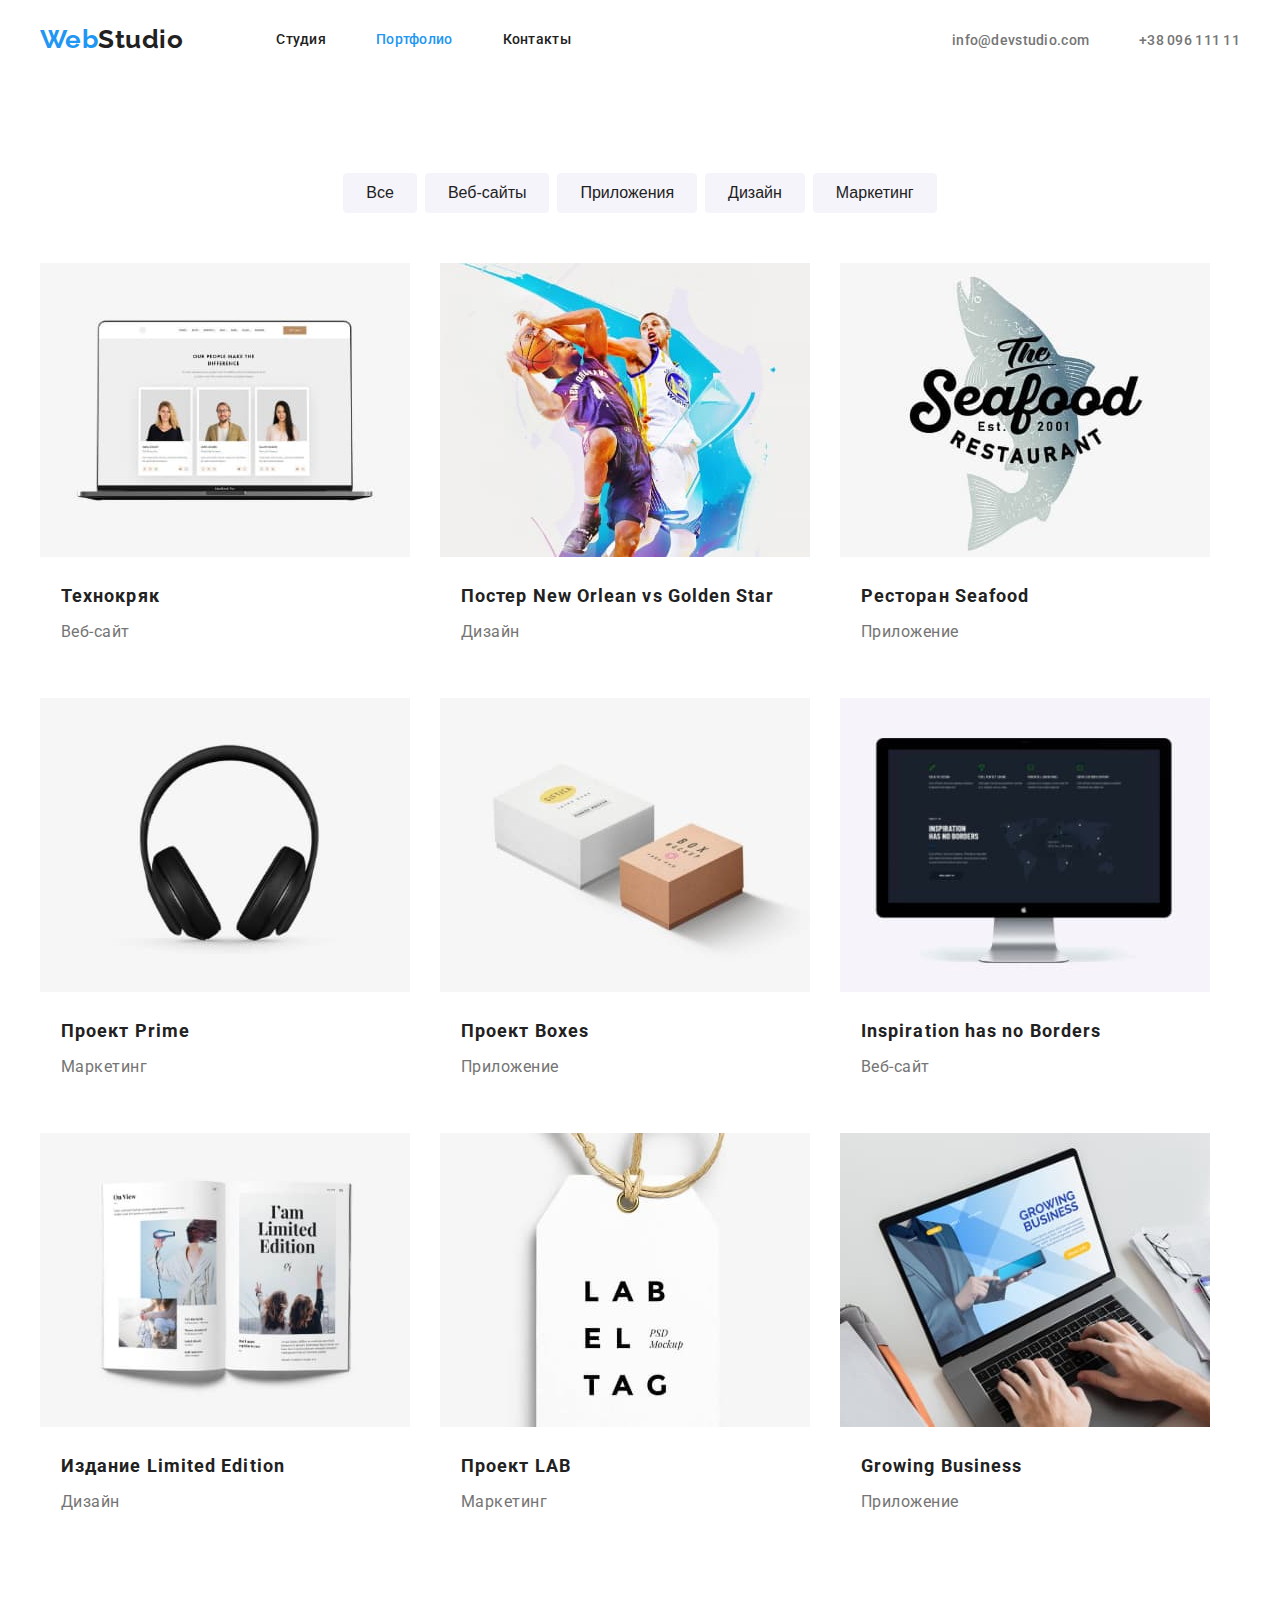
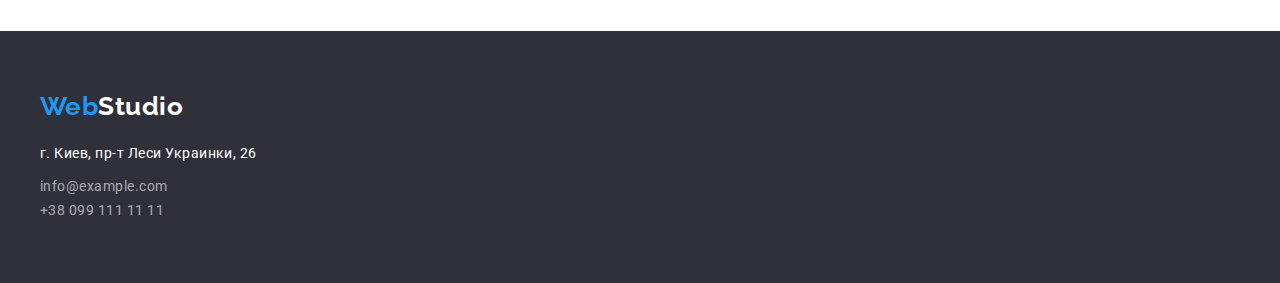
==== commit e5db21ee: "вносить фінальні правки" ====
--- a/portfolio.html
+++ b/portfolio.html
@@ -18,99 +18,162 @@
         <!--CONTAINER-->
         <div class="container">
             <nav class="main-nav">
-                <a class="logo"><span class="accent-blue">Web</span><span class="accent-black">Studio</span></a>
-    
+                <a href="" class="page-logo__header">Web<span class="accent-black">Studio</span></a>
+
                 <ul class="site-nav">
                     <li class="item"><a href="./index.html" class="link">Студия</a></li>
-                    <li class="item"><a href=""class="link current">Портфолио</a></li>
+                    <li class="item"><a href="" class="link current">Портфолио</a></li>
                     <li class="item"><a href="" class="link">Контакты</a></li>
                 </ul>
-            <ul class="contacts">
-                <li class="item"><a href="mailto:info@devstudio.com" class="mail">info@devstudio.com</a></li>
-                <li class="item"><a href="tel:+3809611111" class="phone">+38 096 111 11</a></li>
-            </ul>
+                <ul class="contacts">
+                    <li class="item"><a href="mailto:info@devstudio.com" class="mail">info@devstudio.com</a></li>
+                    <li class="item"><a href="tel:+3809611111" class="phone">+38 096 111 11</a></li>
+                </ul>
             </nav>
         </div>
     </header>
     <main>
         <section class="feature-list-portfolio">
-        <!--CONTAINER-->
-    <div class="container"> 
-    <ul class="filter">
-        
-        <li class="item"><button class="button">Все</button></li>
-        <li class="item"><button class="button">Веб-сайты</button></li>
-        <li class="item"><button class="button">Приложения</button></li>
-        <li class="item"><button class="button">Дизайн</button></li>
-        <li class="item"><button class="button">Маркетинг</button></li>
-    </ul>  
-    <ul class="flex-element">
-    <li class="item-element">
-         
-        <img src="./imagesforportf/photo1.jpg" alt="Технокряк" width="370" />
-        <div class="element-container">
-        <h2 class="title"> Технокряк</h2>
-        <p class="variety"> Веб-сайт</p></div></li> 
-        <li class="item-element"> 
-        <img src="./imagesforportf/photo2.jpg" alt="Постер New Orlean vs Golden Star" width="370" />
-        <div class="element-container">
-        <h2 class="title"> Постер New Orlean vs Golden Star</h2>
-         <p class="variety"> Дизайн</p></div></li> 
-        <li class="item-element">  
-        <img src="./imagesforportf/photo3.jpg" alt="Ресторан Seafood" width="370" />
-        <div class="element-container">
-        <h2 class="title"> Ресторан Seafood</h2>
-        <p class="variety"> Приложение</p></div></li> 
-        <li class="item-element">
-        <img src="./imagesforportf/photo4.jpg" alt="Проект Prime" width="370" />
-        <div class="element-container">
-        <h2 class="title"> Проект Prime</h2>     
-        <p class="variety"> Маркетинг</p></div></li>
-        <li class="item-element">
-        <img src="./imagesforportf/photo5.jpg" alt="Проект Boxes" width="370" />
-        <div class="element-container"> 
-        <h2 class="title"> Проект Boxes</h2> 
-        <p class="variety"> Приложение</p></dix></li>
-        <li class="item-element">
-        <img src="./imagesforportf/photo6.jpg" alt="Inspiration has no Borders" width="370" />
-        <div class="element-container">
-        <h2 class="title"> Inspiration has no Borders</h2>
-        <p class="variety"> Веб-сайт</p></div></li>
-        <li class="item-element">
-        <img src="./imagesforportf/photo7.jpg" alt="Издание Limited Edition" width="370" />
-        <div class="element-container">
-        <h2 class="title"> Издание Limited Edition</h2>
-        <p class="variety"> Дизайн</p></div></li>
-        <li class="item-element">
-        <img src="./imagesforportf/photo8.jpg" alt="Проект LAB" width="370" />
-        <div class="element-container">
-        <h2 class="title"> Проект LAB</h2>
-        <p class="variety"> Маркетинг</p></div></li>
-        <li class="item-element">
-        <img src="./imagesforportf/photo9.jpg" alt="Growing Business" width="370" />
-        <div class="element-container">
-        <h2 class="title"> Growing Business</h2>
-        <p class="variety"> Приложение</p></div></li>
-            </ul>
+            <!--CONTAINER-->
+            <div class="container">
+                <ul class="filter">
+
+                    <li class="item"><button class="portf-button">Все</button></li>
+                    <li class="item"><button class="portf-button">Веб-сайты</button></li>
+                    <li class="item"><button class="portf-button">Приложения</button></li>
+                    <li class="item"><button class="portf-button">Дизайн</button></li>
+                    <li class="item"><button class="portf-button">Маркетинг</button></li>
+                </ul>
+                <ul class="flex-element">
+
+                    <li class="item-element">
+                        <article class="card-portfolio">
+                            <div class="thumb-portfolio">
+                                <img src="./imagesforportf/photo1.jpg" alt="Технокряк" width="370" />
+                            </div>
+                            <div class="element-container">
+                                <h2 class="title"> Технокряк</h2>
+                                <p class="variety"> Веб-сайт</p>
+                            </div>
+                        </article>
+                    </li>
+
+                    <li class="item-element">
+                        <article class="card-portfolio">
+                            <div class="thumb-portfolio">
+                                <img src="./imagesforportf/photo2.jpg" alt="Постер New Orlean vs Golden Star"
+                                    width="370" />
+                            </div>
+                            <div class="element-container">
+                                <h2 class="title"> Постер New Orlean vs Golden Star</h2>
+                                <p class="variety"> Дизайн</p>
+                            </div>
+                        </article>
+                    </li>
+
+                    <li class="item-element">
+                        <article class="card-portfolio">
+                            <div class="thumb-portfolio">
+                                <img src="./imagesforportf/photo3.jpg" alt="Ресторан Seafood" width="370" />
+                            </div>
+                            <div class="element-container">
+                                <h2 class="title"> Ресторан Seafood</h2>
+                                <p class="variety"> Приложение</p>
+                            </div>
+                        </article>
+                    </li>
+
+                    <li class="item-element">
+                        <article class="card-portfolio">
+                            <div class="thumb-portfolio">
+                                <img src="./imagesforportf/photo4.jpg" alt="Проект Prime" width="370" />
+                            </div>
+                            <div class="element-container">
+                                <h2 class="title"> Проект Prime</h2>
+                                <p class="variety"> Маркетинг</p>
+                            </div>
+                        </article>
+                    </li>
+
+                    <li class="item-element">
+                        <article class="card-portfolio">
+                            <div class="thumb-portfolio">
+                                <img src="./imagesforportf/photo5.jpg" alt="Проект Boxes" width="370" />
+                            </div>
+                            <div class="element-container">
+                                <h2 class="title"> Проект Boxes</h2>
+                                <p class="variety"> Приложение</p>
+                            </div>
+                        </article>
+                    </li>
+
+                    <li class="item-element">
+                        <article class="card-portfolio">
+                            <div class="thumb-portfolio">
+                                <img src="./imagesforportf/photo6.jpg" alt="Inspiration has no Borders" width="370" />
+                            </div>
+                            <div class="element-container">
+                                <h2 class="title"> Inspiration has no Borders</h2>
+                                <p class="variety"> Веб-сайт</p>
+                            </div>
+                        </article>
+                    </li>
+
+                    <li class="item-element">
+                        <article class="card-portfolio">
+                            <div class="thumb-portfolio">
+                                <img src="./imagesforportf/photo7.jpg" alt="Издание Limited Edition" width="370" />
+                            </div>
+                            <div class="element-container">
+                                <h2 class="title"> Издание Limited Edition</h2>
+                                <p class="variety"> Дизайн</p>
+                            </div>
+                        </article>
+                    </li>
+
+                    <li class="item-element">
+                        <article class="card-portfolio">
+                            <div class="thumb-portfolio">
+                                <img src="./imagesforportf/photo8.jpg" alt="Проект LAB" width="370" />
+                            </div>
+                            <div class="element-container">
+                                <h2 class="title"> Проект LAB</h2>
+                                <p class="variety"> Маркетинг</p>
+                            </div>
+                        </article>
+                    </li>
+
+                    <li class="item-element">
+                        <article class="card-portfolio">
+                            <div class="thumb-portfolio">
+                                <img src="./imagesforportf/photo9.jpg" alt="Growing Business" width="370" />
+                            </div>
+                            <div class="element-container">
+                                <h2 class="title"> Growing Business</h2>
+                                <p class="variety"> Приложение</p>
+                            </div>
+                        </article>
+                    </li>
+                </ul>
             </div>
         </section>
-        </main>
-        <footer class="footer">
-            <div class="container">
-                
-                    <a class="logo-footer"><span class="accent-blue">Web</span><span class="accent-white">Studio</span></a>
-        
-                <address class="address-footer">
-                    <p class="address">г. Киев, пр-т Леси Украинки, 26 </p>
-                    <ul>
-            
-                            <li><a href="info@example.com" class="address-contact">info@example.com</a></li>
-                        
-                            <li><a href="tel:+380991111111" class="address-contact">+38 099 111 11 11</a></li>
-                    </ul>
-                </address>
-            </div>
-        </footer>
-        </body>
-        
-        </html>+    </main>
+    <footer class="footer">
+        <div class="container">
+
+            <a href="" class="page-logo__footer">Web<span class="accent-white">Studio</span></a>
+
+            <address class="address-footer">
+                <p class="address">г. Киев, пр-т Леси Украинки, 26 </p>
+                <ul class="contact-info">
+
+                    <li><a href="info@example.com" class="mail-contact">info@example.com</a></li>
+
+                    <li><a href="tel:+380991111111" class="address-contact">+38 099 111 11 11</a></li>
+                </ul>
+            </address>
+        </div>
+    </footer>
+</body>
+
+</html>--- a/css/styles.css
+++ b/css/styles.css
@@ -11,7 +11,7 @@
 }
 
 body {
-  background-color: #f5f4fa;
+  /*background-color: #f5f4fa;*/
   color: #757575;
 
   font-family: Roboto, sans-serif;
@@ -56,6 +56,9 @@
   background-color: var(--primary-white-color);
 }
  
+.page-header {
+  border-bottom: 1px;
+}
 
 /*Main nav*/
 
@@ -75,6 +78,7 @@
   display: flex;
   margin-left: 93px;
 }
+
 
 
 /*.site-nav .item {
@@ -113,6 +117,10 @@
 .site-nav .link:hover,
 .site-nav .link:focus {
   color: var(--accent-color);
+}
+
+.site-nav .link:focus {
+  border: none;
 }
 
 .site-nav .link.current {
@@ -134,13 +142,13 @@
 
 
 /* Logo */
-.logo .accent-blue {
+.page-logo__header {
   color: var(--accent-color);
 }
-.logo .accent-black {
-  color: var(--title-text-color);
-}
-.logo .accent-blue,
+.accent-black {
+  color: var(--title-text-color);
+}
+.page-logo__header,
 .accent-black {
   font-family: raleway, sans-serif;
 
@@ -162,7 +170,7 @@
   font-size: 14px;
   line-height: 1.1;
   letter-spacing: 0.02em;
-  margin-right: 50px;
+  /*margin-right: 50px;*/
 }
 
 .contacts .mail:hover {
@@ -194,15 +202,18 @@
   border: 1px solid red;
 }*/
 
+/*.hero {
+  max-width: 1600px;
+  margin: 0 auto;
+  background-color: #2f303a;
+}*/
+
 .hero .hero-title {
   margin: auto;
 }
 
 .hero-title {
-  padding-right: 250px;
-  padding-left: 250px;
-  padding-top: 200px;
-  padding-bottom: 30px;
+ 
   color: #ffffff;
 
   font-weight: 900;
@@ -211,10 +222,18 @@
   text-align: center;
   letter-spacing: 0.06em;
   text-transform: uppercase;
+  max-width: 696px;
+  margin: 0 auto;
+  margin-bottom: 30px;
+}
+
+.hero-index {
+  background-color: #2f303a;
+  padding: 200px 0;
 }
 
 .container-hero {
-  background-color: #2f303a;
+  /*background-color: #2f303a;*/
   width: 1200px;
   padding-left: 15px;
   padding-right: 15px;
@@ -224,7 +243,21 @@
 
 /*Button*/
 
-.button-primary {
+.button {
+  width: 200px;
+}
+
+/*html {
+  box-sizing: border-box;
+}
+
+*,
+*::before,
+*::after {
+  box-sizing: inherit;
+}*/
+
+.button {
   border-radius: 4px;
   padding: 10px 32px;
   color: var(--title-text-color);
@@ -232,42 +265,60 @@
   border: 1px solid transparent;
   border-color: var(--accent-color);
 
+  min-width: 200px;
+  margin: 0 auto;
   font-weight: bold;
   font-size: 16px;
   line-height: 1.8;
   text-align: center;
   align-items: center;
-  min-width: 200px;
   display: inline-block;
-}
-
-.button-primary {
+  
+}
+
+.button {
+  display: block;
   background-color: var(--accent-color);
   color: var(--primary-white-color);
-  margin-left: 500px;
-  margin-bottom: 200px;
+  margin: 0 auto;
+  padding: 0 auto;
+  padding: 6.22px;
 }
 
 /* section*/
 
-.section {
-  margin-top: 0;
-  margin-bottom: 94;
-  background-color: #e5e5e5;
-}
-
-.section .no-padding {
-  padding-top: 0;
-  padding-bottom: 0;
+.work {
+  /*
+  padding-left: 15px;
+  padding-right: 15px;
+  margin-left: auto;
+  margin-right: auto;
+  /*background-color: #e5e5e5;*/
+}
+
+.work  {
+  padding-top: 94px;
+  padding-bottom: 94px;
 }
 
 .section-title {
   text-align: center;
 }
 
-.section .section-title {
+.section-photo {
+  padding: 0;
+  margin: 0;
+  display: flex;
+
+  margin-left: -30px;
+}
+.section-photo > .photo {
+  flex-basis: calc(100% / 3 - 30px);
+  margin-left: 30px;
+}
+
+.section-work .section-title {
   margin: 0 auto;
-  margin-top: 94px;
   margin-bottom: 50px;
   color: var(--title-text-color);
 
@@ -277,22 +328,6 @@
   text-align: center;
 }
 
-.photo-container {
-  display: flex;
-  flex-wrap: wrap;
-  background-color: #e5e5e5;
-  width: 1200px;
-  padding-left: 15px;
-  padding-right: 15px;
-  margin-left: auto;
-  margin-right: auto;
-}
-
-.photo {
-  width: 370px;
-  display: inline-block;
-  margin-bottom: 94px;
-}
 
 .photo li {
   margin-right: 30px;
@@ -303,24 +338,19 @@
 }
 
 
-
-/*.photo:nth-last-child(-n + 3) {
-  margin-bottom: 0;
-}*/
-
 .photo:nth-child(1n) {
   margin-right: 0px;
 }
 
 /* Features */
 
-.title-list {
+/*.title-list {
   width: 270px;
   display: inline-block;
   display: flex;
   margin-top: 94px;
   margin-bottom: 94px;
-}
+}*/
 
 /*.feature-list li {
   width: 270px;
@@ -330,14 +360,15 @@
   margin-bottom: 94px;*/
 }
 
-.feature-list .container {
+/*.feature-list .container {
   background-color: #e5e5e5;
-}
+}*/
+
 
 .content-list li {
   width: 270px;
   display: inline-block;
-  margin-top: 94px;
+  /*margin-top: 94px;*/
 }
 
 .title-list {
@@ -347,7 +378,25 @@
   margin-right: 0;
 }
 
-.feature-list .title {
+.feature {
+  padding-top: 94px;
+  display: flex;
+}
+
+.content-list {
+  display: flex;
+  margin-left: -30px;
+}
+
+.content-list > .title-list {
+  padding: 0;
+  margin: 0;
+  flex-basis: calc(100% / 4 -30px);
+
+  margin-left: 30px;
+}
+
+.feature .title {
   margin-top: 0;
   margin-bottom: 10px;
   color: var(--title-text-color);
@@ -359,7 +408,7 @@
 }
 
 
-.feature-list .paragraph {
+.feature .paragraph {
   margin-top: 0;
   margin-bottom: 0;
   color: var(--primary-text-color);
@@ -371,34 +420,67 @@
 
 /* Our team*/
 
-.section-no-padding .container {
-  background-color: #f5f4fa;
-}
-
-.section-no-padding .section-title {
-  margin-top: 94px;
-  margin-bottom: 50px;
-}
-
-.content-team {
-  display: inline-block;
-  align-items: center;
-  width: 270px;
-  margin-top: 50px;
-  margin-bottom: 94px;
-  margin-right: 20px;
-}
-
-.content-team:last-child {
-  margin-right: 0;
-}
-
-.master-data {
-  padding: 30px 55px;
+img {
+  display: block;
+  max-width: 100%;
+}
+
+.card-thumb {
+  outline: 1px solid transparent;
+}
+
+.content-team * {
+  outline: 1px solid transparent;
+}
+
+.card-content {
+  padding: 30px;
   margin-left: auto;
   margin-right: auto;
   border: 1px solid transparent;
-}
+  background-color: var(--primary-white-color);
+}
+
+.occupation {
+  margin-top: 10px;
+}
+
+.team {
+  padding-top: 94px;
+  padding-bottom: 94px;
+  background-color: #f5f4fa;
+}
+
+.content-team {
+  background-color: var(--primary-white-color);
+}
+
+.our-team {
+  padding: 0;
+  margin: 0;
+  display: flex;
+  margin-left: -30px;
+}
+
+.our-team > .content-team {
+flex-basis: calc(100% / 4 - 30px);
+margin-left: 30px;
+}
+
+/*.content-team {
+  /*display: inline-block;
+  display:inline-block;
+  align-items: center;
+  /*width: 270px;*/
+  /*margin-top: 50px;
+  margin-bottom: 94px;
+  margin-right: 30px;*/
+}
+
+.content-team:last-child {
+  margin-right: 0;
+}
+
 
 .occupation {
   margin-top 10px;
@@ -406,8 +488,14 @@
 }
 
 .section-title {
+  margin: 0 auto;
+  margin-bottom: 50px;
+  color: var(--title-text-color);
+
+  font-weight: 700;
+  font-size: 36px;
+  line-height: 1.16;
   text-align: center;
-  margin-bottom: 50px;
 }
 
 .title .occupation {
@@ -436,7 +524,7 @@
 }
 
 /* Footer*/
-.footer .container {
+.footer {
   background-color: #2f303a;
 }
 
@@ -455,7 +543,12 @@
 }
 /* Logo for footer*/
 
-.logo-footer .accent-blue {
+.page-logo__footer {
+  display: block;
+  margin-bottom: 20px;
+}
+
+.page-logo__footer {
   color: var(--accent-color);
   font-family: raleway, sans-serif;
   font-style: normal;
@@ -463,13 +556,26 @@
   font-size: 26px;
   line-height: 1.19;
 }
-.logo-footer .accent-white {
+.accent-white {
   color: var(--primary-white-color);
   font-family: raleway, sans-serif;
   font-style: normal;
   font-weight: 700;
   font-size: 26px;
   line-height: 1.19;
+  margin-bottom: 20px;
+}
+
+.page-logo__footer {
+  margin-bottom: 20px;
+}
+
+.address {
+  margin-bottom: 9px;
+}
+
+.mail-contact {
+  margin-bottom: 9px;
 }
 
 .footer .container {
@@ -480,9 +586,9 @@
   padding-bottom: 60px;
 }
 
-.footer .address-footer {
+/*.footer .address-footer {
   padding-top: 20px;
-}
+}*/
 
 .footer .address {
   color: var(--primary-white-color);
@@ -493,6 +599,9 @@
   line-height: 1.7;
 }
 
+.contact-info {
+  display: block;
+}
 .footer .address-contact {
   color: rgba(100%, 100%, 100%, 60%);
 
@@ -501,6 +610,16 @@
   font-size: 14px;
   line-height: 1.7;
 }
+
+.footer .mail-contact {
+  color: rgba(100%, 100%, 100%, 60%);
+
+  font-style: normal;
+  font-weight: normal;
+  font-size: 14px;
+  line-height: 1.7;
+}
+
 /*styles for portfolio.html*/
 
 :root {
@@ -521,17 +640,17 @@
 
 /* section*/
 
+.feature-list-portfolio {
+  padding-top: 94px;
+  padding-bottom: 94px;
+}
+
 .section-title {
   color: var(--title-text-color);
 }
 
-.filter {
-  background-color: #e5e5e5;
-}
-
-.filter .button {
-  margin-top: 94px;
-  margin-bottom: 50px;
+
+.portf-button { 
   border-radius: 4px;
   padding: 6px 22px;
   border: 1px solid transparent;
@@ -548,46 +667,77 @@
   min-width: 73px;
 }
 
-.button:hover,
-:focus {
+
+.filter .portf-button:hover,
+.filter .portf-button:focus {
   background-color: var(--accent-color);
   color: var(--primary-white-color);
+  outline: auto;
+}
+
+
+.portfolio-button :hover
+:focus {
+  /*background-color: var(--accent-color);*/
+  color: var(--accent-color);
   border: 1px solid transparent;
-  border-color: var(--accent-color);
+  /*border-color: var(--accent-color);*/
+  outline: auto;
 }
 
 .filter {
   display: flex;
   justify-content: center;
-}
+  margin-bottom: 50px;
+  /*margin-top: -30px;
+  margin-left: -30px;*/
+}
+
 
 .filter .item + .item {
   margin-left: 8px;
 }
 
-.feature-list-portfolio .container {
-  background-color: #e5e5e5;
-}
-
-.item-element {
-  display: flex;
-  display: inline-block;
-  align-items: center;
-  width: 370px;
-  margin-top: 56px;
-  margin-bottom: 30px;
-  margin-right: 30px;
-}
+.flex-element{
+  padding: 0;
+  margin: 0;
+
+  display: flex;
+  flex-wrap:wrap;
+
+  margin-left: -30px;
+  margin-top: -30px;
+}
+
+.flex-element > .item-element{
+  flex-basis: calc(100% / 3 -30px);
+  margin-left: 30px;
+  margin-top: 30px;
+}
+
+.thumb-portfolio {
+  outline: 1px solid transparent;
+}
+
+.item-element * {
+  outline: 1px solid transparent;
+}
+
+.element-container {
+  margin-left: auto;
+  margin-right: auto;
+  padding: 20px;
+  border: 1px solid transparent;
+  background-color: var(--primary-white-color);
+}
+
+.title {
+  margin-bottom: 4px;
+}
+
 
 .item-element:nth-child(3n) {
   margin-right: 0;
-}
-
-.element-container {
-  padding: 20px 24px;
-  margin-left: auto;
-  margin-right: auto;
-  border: 1px solid transparent;
 }
 
 .variety {
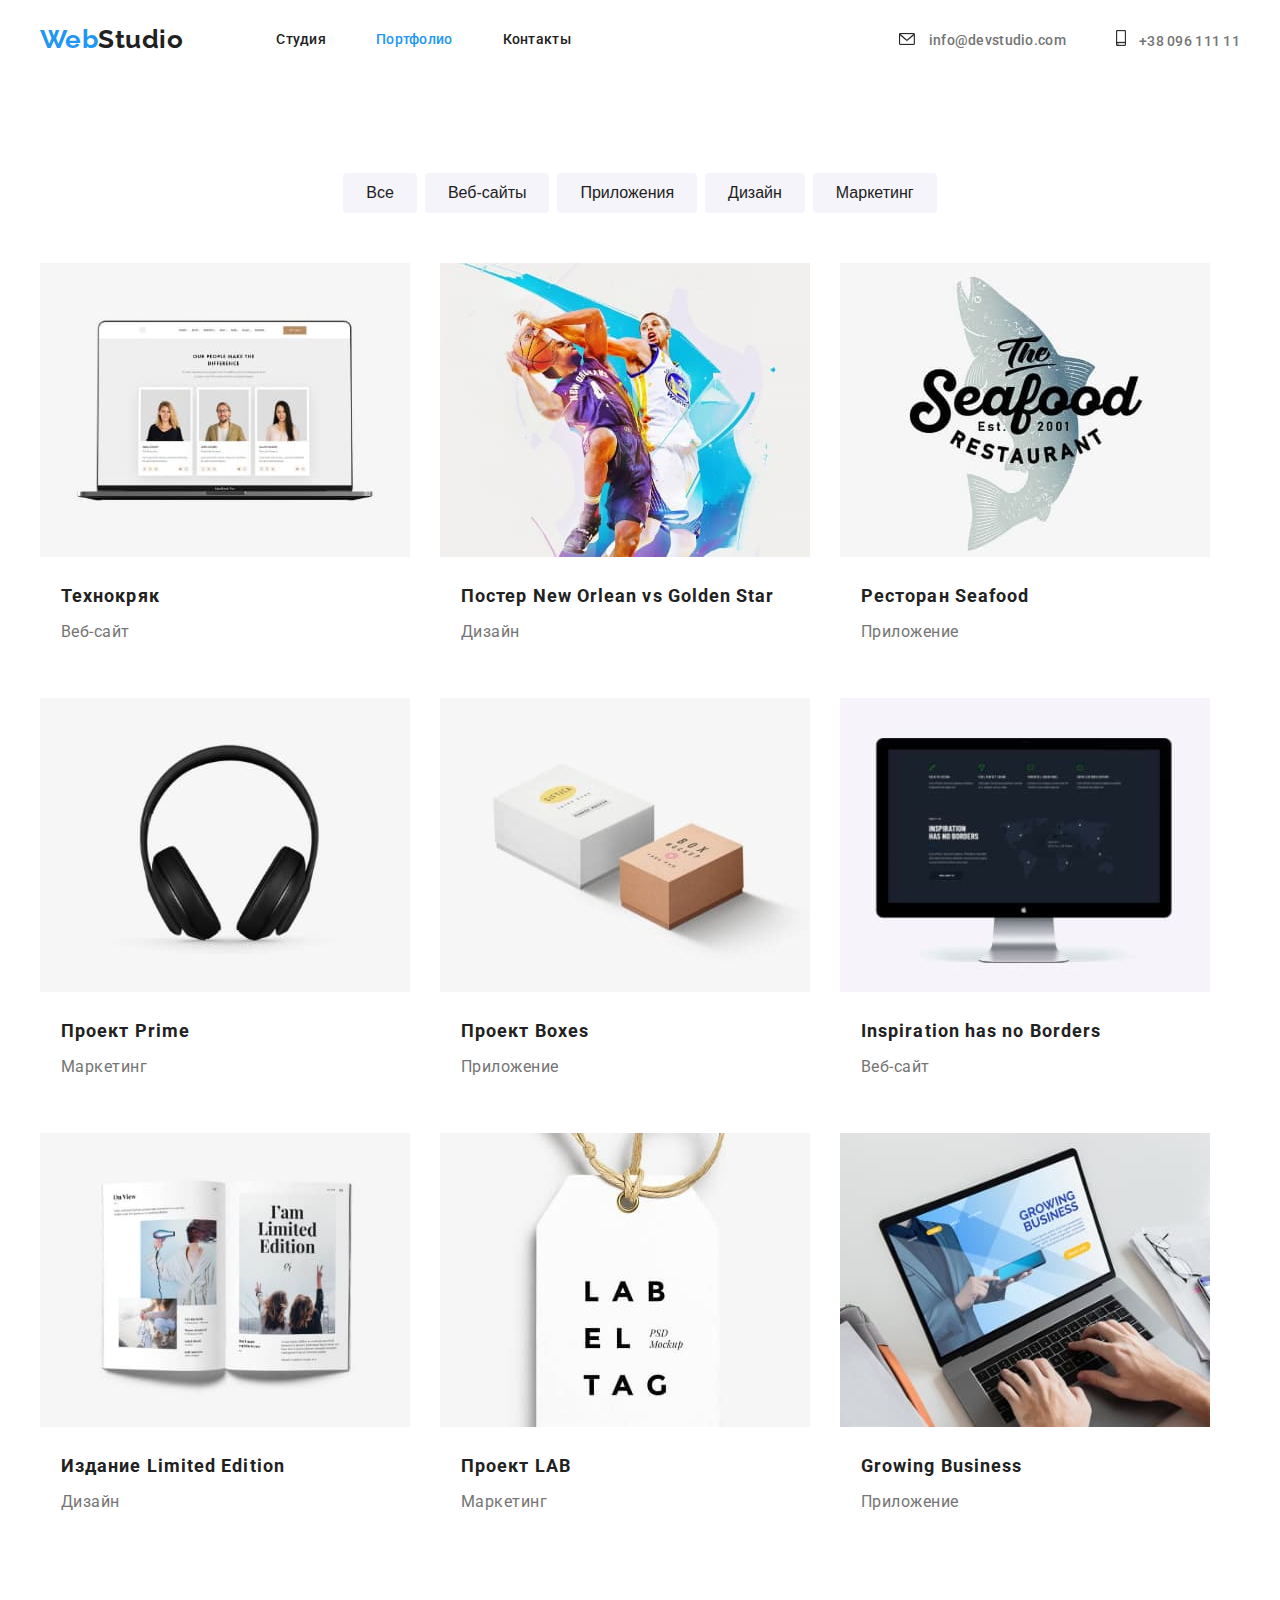
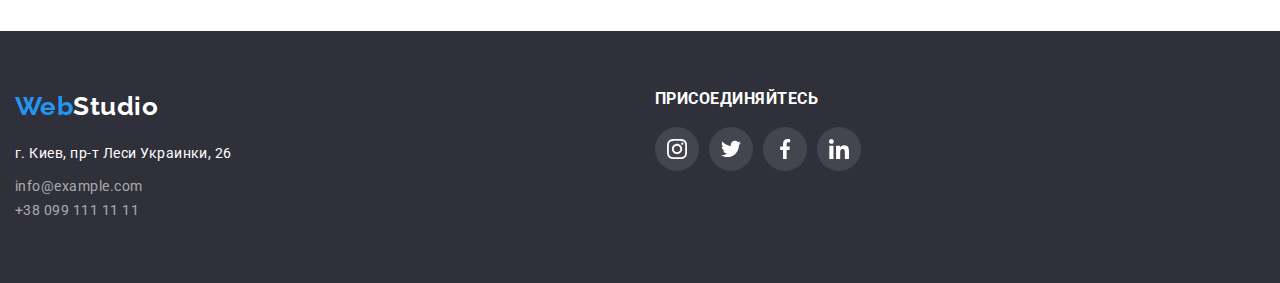
==== commit 619d4b40: "svg для сторінки портфоліо" ====
--- a/portfolio.html
+++ b/portfolio.html
@@ -26,8 +26,16 @@
                     <li class="item"><a href="" class="link">Контакты</a></li>
                 </ul>
                 <ul class="contacts">
-                    <li class="item"><a href="mailto:info@devstudio.com" class="mail">info@devstudio.com</a></li>
-                    <li class="item"><a href="tel:+3809611111" class="phone">+38 096 111 11</a></li>
+                    <li class="item"><a href="mailto:info@devstudio.com" class="mail">
+                            <svg class="address-icon">
+                                <use href="./imagesdecoration/sprite.svg#icon-envelope"></use>
+                            </svg>
+                            info@devstudio.com</a></li>
+                    <li class="item"><a href="tel:+3809611111" class="phone">
+                            <svg class="address-icon-smartphone">
+                                <use href="./imagesdecoration/sprite.svg#icon-smartphone"></use>
+                            </svg>
+                            +38 096 111 11</a></li>
                 </ul>
             </nav>
         </div>
@@ -159,21 +167,63 @@
         </section>
     </main>
     <footer class="footer">
-        <div class="container">
-
-            <a href="" class="page-logo__footer">Web<span class="accent-white">Studio</span></a>
-
-            <address class="address-footer">
-                <p class="address">г. Киев, пр-т Леси Украинки, 26 </p>
-                <ul class="contact-info">
-
-                    <li><a href="info@example.com" class="mail-contact">info@example.com</a></li>
-
-                    <li><a href="tel:+380991111111" class="address-contact">+38 099 111 11 11</a></li>
-                </ul>
-            </address>
+        <div class="footer-content">
+            <div class="container">
+    
+                <a href="" class="page-logo__footer">Web<span class="accent-white">Studio</span></a>
+    
+                <address class="address-footer">
+                    <p class="address">г. Киев, пр-т Леси Украинки, 26 </p>
+                    <ul class="contact-info">
+    
+                        <li><a href="info@example.com" class="mail-contact">info@example.com</a></li>
+    
+                        <li><a href="tel:+380991111111" class="address-contact">+38 099 111 11 11</a></li>
+                    </ul>
+                </address>
+            </div>
+            <!-- FOOTER Social networks -->
+            <div class="container">
+                <h3 class="footer-networks"> ПРИСОЕДИНЯЙТЕСЬ </h3>
+                <ul class="social-icons-footer">
+                    <li class="social-icons-item-footer">
+                        <a href="" class="social-icons-link-footer" target="_blank" rel="noopener noreferrer">
+                            <svg class="social-icons-svg-footer">
+                                <use href="./imagesdecoration/sprite.svg#icon-instagram"></use>
+                            </svg>
+                        </a>
+                    </li>
+    
+                    <li class="social-icons-item-footer">
+                        <a href="" class="social-icons-link-footer" target="_blank" rel="noopener noreferrer">
+                            <svg class="social-icons-svg-footer">
+                                <use href="./imagesdecoration/sprite.svg#icon-twitter"></use>
+                            </svg>
+                        </a>
+                    </li>
+    
+                    <li class="social-icons-item-footer">
+                        <a href="" class="social-icons-link-footer" target="_blank" rel="noopener noreferrer">
+                            <svg class="social-icons-svg-footer">
+                                <use href="./imagesdecoration/sprite.svg#icon-facebook"></use>
+                            </svg>
+                        </a>
+                    </li>
+    
+                    <li class="social-icons-item-footer">
+                        <a href="" class="social-icons-link-footer" target="_blank" rel="noopener noreferrer">
+                            <svg class="social-icons-svg-footer">
+                                <use href="./imagesdecoration/sprite.svg#icon-linkedin"></use>
+                            </svg>
+                        </a>
+                    </li>
+    
+                </ul>
+            </div>
         </div>
     </footer>
-</body>
-
-</html>+    
+    
+    </body>
+    
+    </html>--- a/css/styles.css
+++ b/css/styles.css
@@ -79,6 +79,19 @@
   margin-left: 93px;
 }
 
+.address-icon {
+  width: 16px;
+  height: 12px;
+  stroke: currentColor;
+  margin-right: 10px;
+}
+
+.address-icon-smartphone {
+  width: 10px;
+  height: 16px;
+  stroke: currentColor;
+  margin-right: 10px;
+}
 
 
 /*.site-nav .item {
@@ -228,7 +241,7 @@
 }
 
 .hero-index {
-  background-color: #2f303a;
+  /*background-color: #2f303a;*/
   padding: 200px 0;
 }
 
@@ -239,6 +252,24 @@
   padding-right: 15px;
   margin-left: auto;
   margin-right: auto;
+}
+
+/*Overlay*/
+
+.overlay {
+  max-width: 1600px;
+  height: 600px;
+  margin-left: auto;
+  margin-right: auto;
+  background-image: linear-gradient(
+    to right,
+   #2f303a, 40%, rgba(47, 48, 58, 0.4)
+   ),
+   url("../images/lowImgheader.jpg");
+  /*background-image: url("../images/lowImgheader.jpg");*/
+  background-size: cover;
+  background-repeat: no-repeat;
+  background-position: center;
 }
 
 /*Button*/
@@ -378,6 +409,56 @@
   margin-right: 0;
 }
 
+.title-list::before {
+  display: block;
+  content:"";
+  height: 120px;
+  background-repeat: no-repeat;
+  background-position: center;
+  background-color: #F5F4FA;
+  ;
+}
+
+
+
+/*.icon-attention::before {
+  background-image: url("../imagesdecoration/Vector.svg");
+}
+
+.icon-punctuality::before {
+  background-image: url("../imagesdecoration/Vector.svg2.svg");
+}
+
+.icon-planning::before {
+  background-image: url("../imagesdecoration/Vector.svg3.svg");
+}
+
+.icon-modern::before {
+  background-image: url("../imagesdecoration/astronaut\ 1.svg");
+}
+*/
+
+.icons {
+  display: flex;
+  align-items: center;
+  justify-content: center;
+}
+
+.icons-link {
+  display: flex;
+  align-items: center;
+  justify-content: center;
+}
+
+.icons-svg {
+  width: 70px;
+  height: 70px;
+}
+.icons-svg:hover,
+.icons-svg:focus {
+  stroke: var(--accent-color);
+}
+
 .feature {
   padding-top: 94px;
   display: flex;
@@ -475,15 +556,14 @@
   /*margin-top: 50px;
   margin-bottom: 94px;
   margin-right: 30px;*/
-}
+
 
 .content-team:last-child {
   margin-right: 0;
 }
 
-
 .occupation {
-  margin-top 10px;
+  margin-top: 10px;
   margin-bottom: 30px;
 }
 
@@ -522,6 +602,89 @@
   line-height: 1.18;
   text-align: center;
 }
+
+.social-icons {
+  display: inline-flex;
+}
+
+.social-icons-svg {
+  width: 20px;
+  height: 20px;
+  fill: #AFB1B8;
+}
+
+.social-icons-link {
+  display: flex;
+  align-items: center;
+  justify-content: center;
+  width: 44px;
+  height: 44px;
+  border-radius: 50%;
+  background-color: var(--primary-white-color);
+}
+
+.social-icons-item:not(:last-child) {
+ margin-right: 10px;
+}
+
+.social-icons-link:hover,
+.social-icons-link:focus {
+  background-color: var(--accent-color);
+}
+
+.social-icons-link:hover .social-icons-svg,
+.social-icons-link:focus .social-icons-svg {
+ fill: #fff;
+}
+
+ /*CARD-SET*/
+
+ .section-title {
+   margin-top: 94px;
+   margin-bottom: 50px;
+ }
+ 
+.thumb-icons {
+  display: inline-flex;
+  /*display: inline-block;*/
+  margin-bottom: 94px;
+}
+
+
+.clients-icons-link {
+  display: flex;
+  align-items: center;
+  justify-content: center;
+  height: 92px;
+  flex-basis: calc(100% / 6 - 30px);
+  border: 1px solid #AFB1B8;
+  border-radius: 4px;
+  
+}
+
+.thumb-icons:not(:last-child) {margin-right: 30px;}
+
+.clients-icons-svg {
+  fill: #AFB1B8;
+  display: flex;
+  text-align: center;
+}
+
+.clients-icons-svg:hover,
+.clients-icons-svg:focus {
+  fill: var(--accent-color);
+}
+
+/*.icons-set {
+  margin-left: auto;
+  margin-right: auto;
+  
+}
+
+.icons-set > .item-icons {
+  margin-left: auto;
+  margin-right: auto; 
+}*/
 
 /* Footer*/
 .footer {
@@ -620,6 +783,50 @@
   line-height: 1.7;
 }
 
+/* FOOTER Social networks */
+
+.footer-content {
+  display: flex;
+}
+
+.footer-networks {
+  color:var(--primary-white-color);
+  font-style: normal;
+  font-weight: bold;
+  font-size: 16px;
+  line-height: 16px;
+  margin-bottom: 20px;
+}
+
+.social-icons-footer {
+  display: inline-flex;
+}
+
+.social-icons-svg-footer {
+  width: 20px;
+  height: 20px;
+  fill: var(--primary-white-color);
+}
+
+.social-icons-link-footer:hover,
+.social-icons-link-footer:focus {
+  background-color: var(--accent-color);
+}
+
+.social-icons-link-footer {
+  display: flex;
+  align-items: center;
+  justify-content: center;
+  width: 44px;
+  height: 44px;
+  border-radius: 50%;
+  background-color: #44454E;
+}
+
+.social-icons-item-footer:not(:last-child) {
+ margin-right: 10px;
+}
+
 /*styles for portfolio.html*/
 
 :root {
@@ -755,7 +962,7 @@
 
 
 .flex-element:nth-child(3n) {
-  margin-right: 0;*/
+  margin-right: 0;
 }
 
 
@@ -779,3 +986,5 @@
   font-size: 16px;
   line-height: 1.8;
 }
+
+
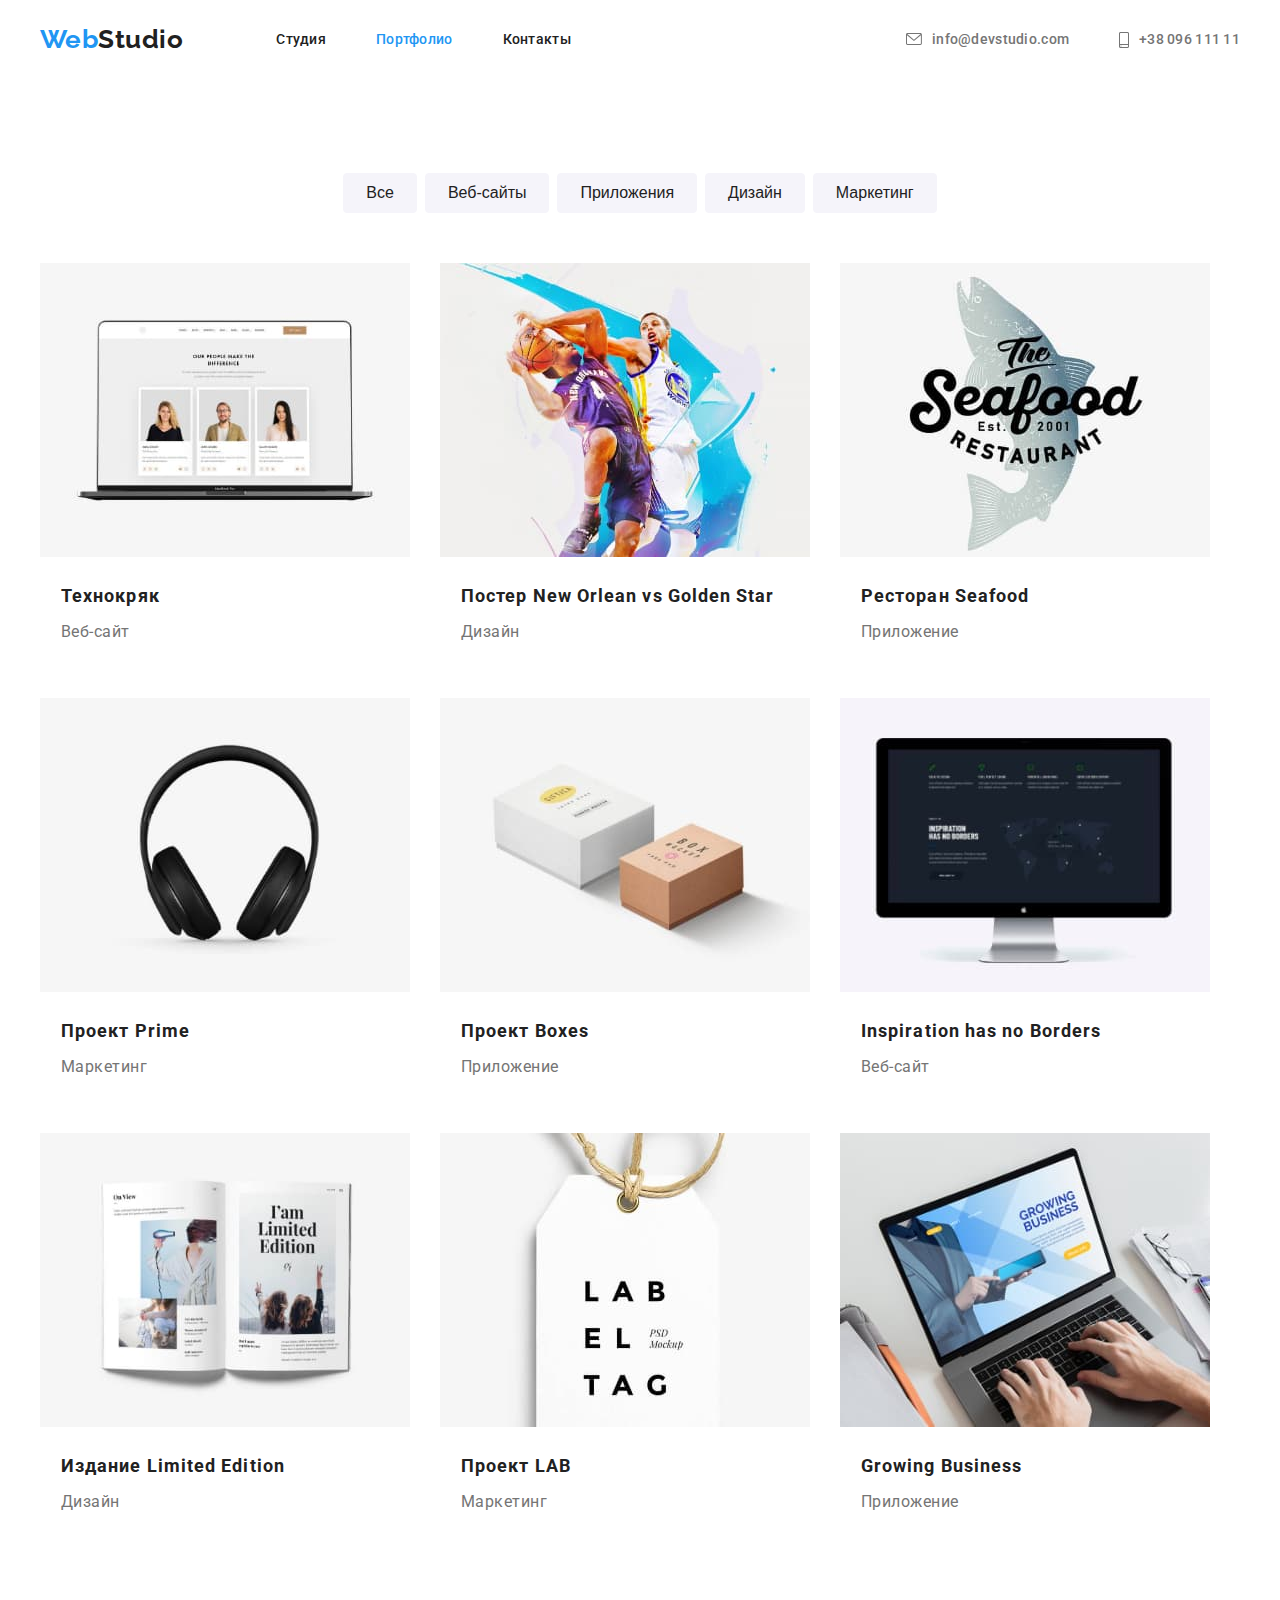
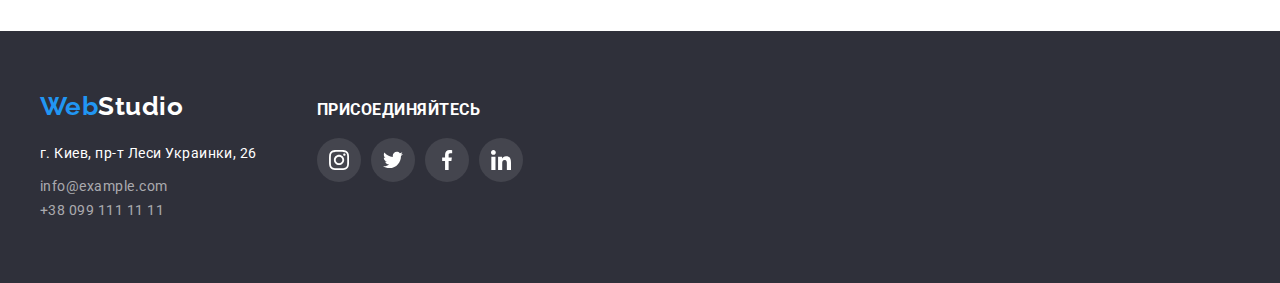
==== commit b67b5321: "footer upgrade" ====
--- a/portfolio.html
+++ b/portfolio.html
@@ -167,8 +167,8 @@
         </section>
     </main>
     <footer class="footer">
-        <div class="footer-content">
-            <div class="container">
+        <div class="footer-content container">
+            <div class="logo-footer-container">
     
                 <a href="" class="page-logo__footer">Web<span class="accent-white">Studio</span></a>
     
@@ -183,7 +183,7 @@
                 </address>
             </div>
             <!-- FOOTER Social networks -->
-            <div class="container">
+            <div class="">
                 <h3 class="footer-networks"> ПРИСОЕДИНЯЙТЕСЬ </h3>
                 <ul class="social-icons-footer">
                     <li class="social-icons-item-footer">
@@ -222,8 +222,5 @@
             </div>
         </div>
     </footer>
-    
-    
-    </body>
-    
+    </body> 
     </html>--- a/css/styles.css
+++ b/css/styles.css
@@ -82,14 +82,14 @@
 .address-icon {
   width: 16px;
   height: 12px;
-  stroke: currentColor;
+  fill: currentColor;
   margin-right: 10px;
 }
 
 .address-icon-smartphone {
   width: 10px;
   height: 16px;
-  stroke: currentColor;
+  fill: currentColor;
   margin-right: 10px;
 }
 
@@ -178,11 +178,13 @@
 
 .contacts .mail {
   color: var(--primary-text-color);
-
   font-weight: 500;
   font-size: 14px;
   line-height: 1.1;
   letter-spacing: 0.02em;
+
+  display: flex;
+  align-items: center;
   /*margin-right: 50px;*/
 }
 
@@ -196,10 +198,13 @@
   font-size: 14px;
   line-height: 1.1;
   letter-spacing: 0.02em;
+
+  display: flex;
+  align-items: center;
 }
 .contacts .phone:hover {
   color: var(--accent-color);
-}*/
+}
 
 
 
@@ -256,14 +261,14 @@
 
 /*Overlay*/
 
-.overlay {
+.hero-index {
   max-width: 1600px;
   height: 600px;
   margin-left: auto;
   margin-right: auto;
   background-image: linear-gradient(
     to right,
-   #2f303a, 40%, rgba(47, 48, 58, 0.4)
+   rgba(47, 48, 58, 0.4), 40%, rgba(47, 48, 58, 0.4)
    ),
    url("../images/lowImgheader.jpg");
   /*background-image: url("../images/lowImgheader.jpg");*/
@@ -404,18 +409,22 @@
 
 .title-list {
  margin-right: 23px;
+ 
 }
 .title-list:last-child {
   margin-right: 0;
 }
 
-.title-list::before {
-  display: block;
+.title-list-container {
+  display: flex;
+  align-items: center;
+  justify-content: center;
   content:"";
   height: 120px;
+  border-radius: 4px;
   background-repeat: no-repeat;
-  background-position: center;
   background-color: #F5F4FA;
+  margin-bottom: 30px;
   ;
 }
 
@@ -448,16 +457,17 @@
   display: flex;
   align-items: center;
   justify-content: center;
+  fill: #212121;
 }
 
 .icons-svg {
   width: 70px;
   height: 70px;
 }
-.icons-svg:hover,
+/*.icons-svg:hover,
 .icons-svg:focus {
   stroke: var(--accent-color);
-}
+}*/
 
 .feature {
   padding-top: 94px;
@@ -524,6 +534,7 @@
 
 .occupation {
   margin-top: 10px;
+  margin-bottom: 16px;
 }
 
 .team {
@@ -564,7 +575,7 @@
 
 .occupation {
   margin-top: 10px;
-  margin-bottom: 30px;
+  margin-bottom: 16px;
 }
 
 .section-title {
@@ -593,8 +604,8 @@
 }
 
 .our-team .occupation {
-  margin-top: 0;
-  margin-bottom: 0;
+  margin-top: 10;
+  margin-bottom: 16;
   color: var(--primary-text-color);
 
   font-weight: normal;
@@ -639,19 +650,24 @@
 
  /*CARD-SET*/
 
+ .section-icons {
+   padding-top: 94px;
+   padding-bottom: 94px;
+ }
+
+ .icons-set {
+   display: flex;
+   align-items: center;
+   justify-content: center;
+ }
+ 
  .section-title {
-   margin-top: 94px;
+   /*margin-top: 94px;*/
    margin-bottom: 50px;
  }
  
-.thumb-icons {
-  display: inline-flex;
-  /*display: inline-block;*/
-  margin-bottom: 94px;
-}
-
-
-.clients-icons-link {
+
+.item-icons{
   display: flex;
   align-items: center;
   justify-content: center;
@@ -659,10 +675,13 @@
   flex-basis: calc(100% / 6 - 30px);
   border: 1px solid #AFB1B8;
   border-radius: 4px;
-  
-}
-
-.thumb-icons:not(:last-child) {margin-right: 30px;}
+}
+
+.item-icons:not(:last-child) {
+  margin-right: 30px;
+ 
+}
+
 
 .clients-icons-svg {
   fill: #AFB1B8;
@@ -689,6 +708,9 @@
 /* Footer*/
 .footer {
   background-color: #2f303a;
+  padding-top: 60px;
+  padding-bottom: 60px;
+
 }
 
 .logo-container {
@@ -741,17 +763,21 @@
   margin-bottom: 9px;
 }
 
-.footer .container {
+/*.footer .container {
   padding-top: 60px;
 }
 
 .footer .container {
   padding-bottom: 60px;
-}
+}*/
 
 /*.footer .address-footer {
   padding-top: 20px;
 }*/
+
+.logo-footer-container {
+  margin-right: 60px;
+}
 
 .footer .address {
   color: var(--primary-white-color);
@@ -787,6 +813,7 @@
 
 .footer-content {
   display: flex;
+  align-items: baseline;
 }
 
 .footer-networks {
